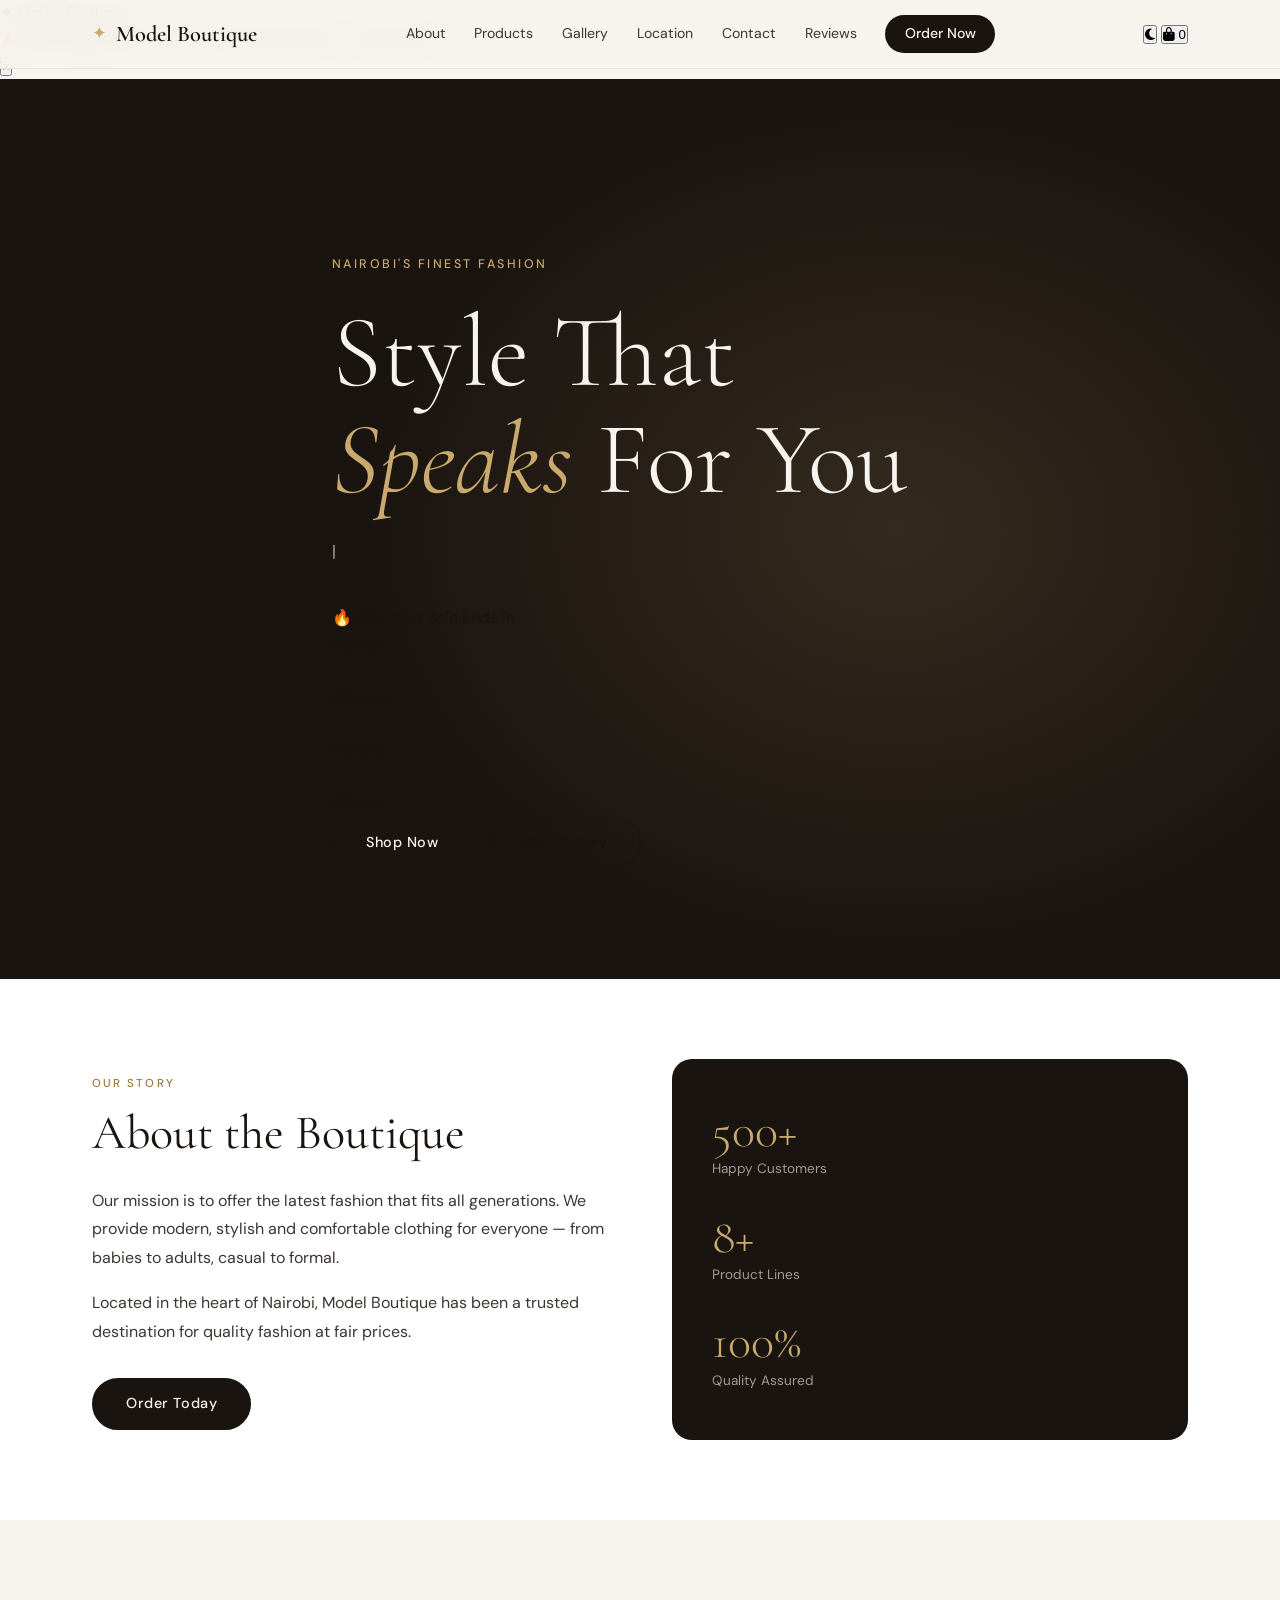
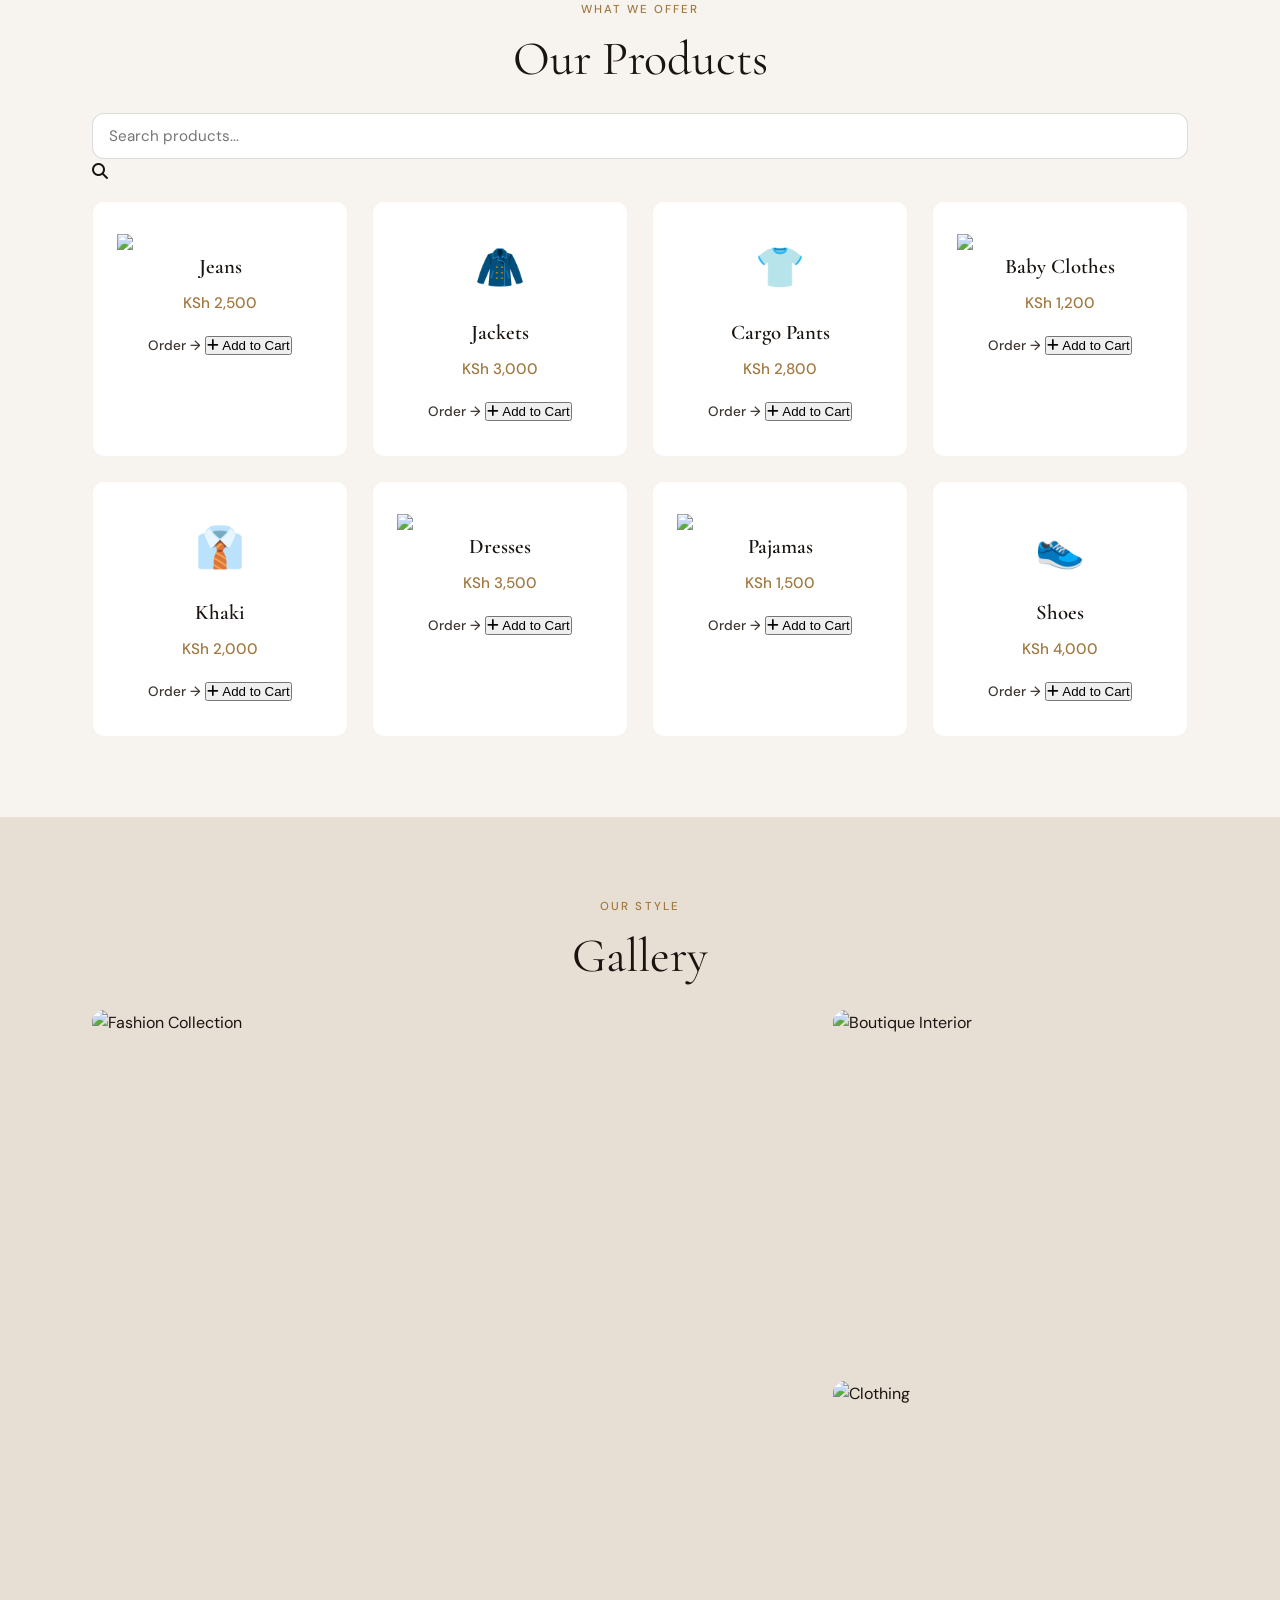
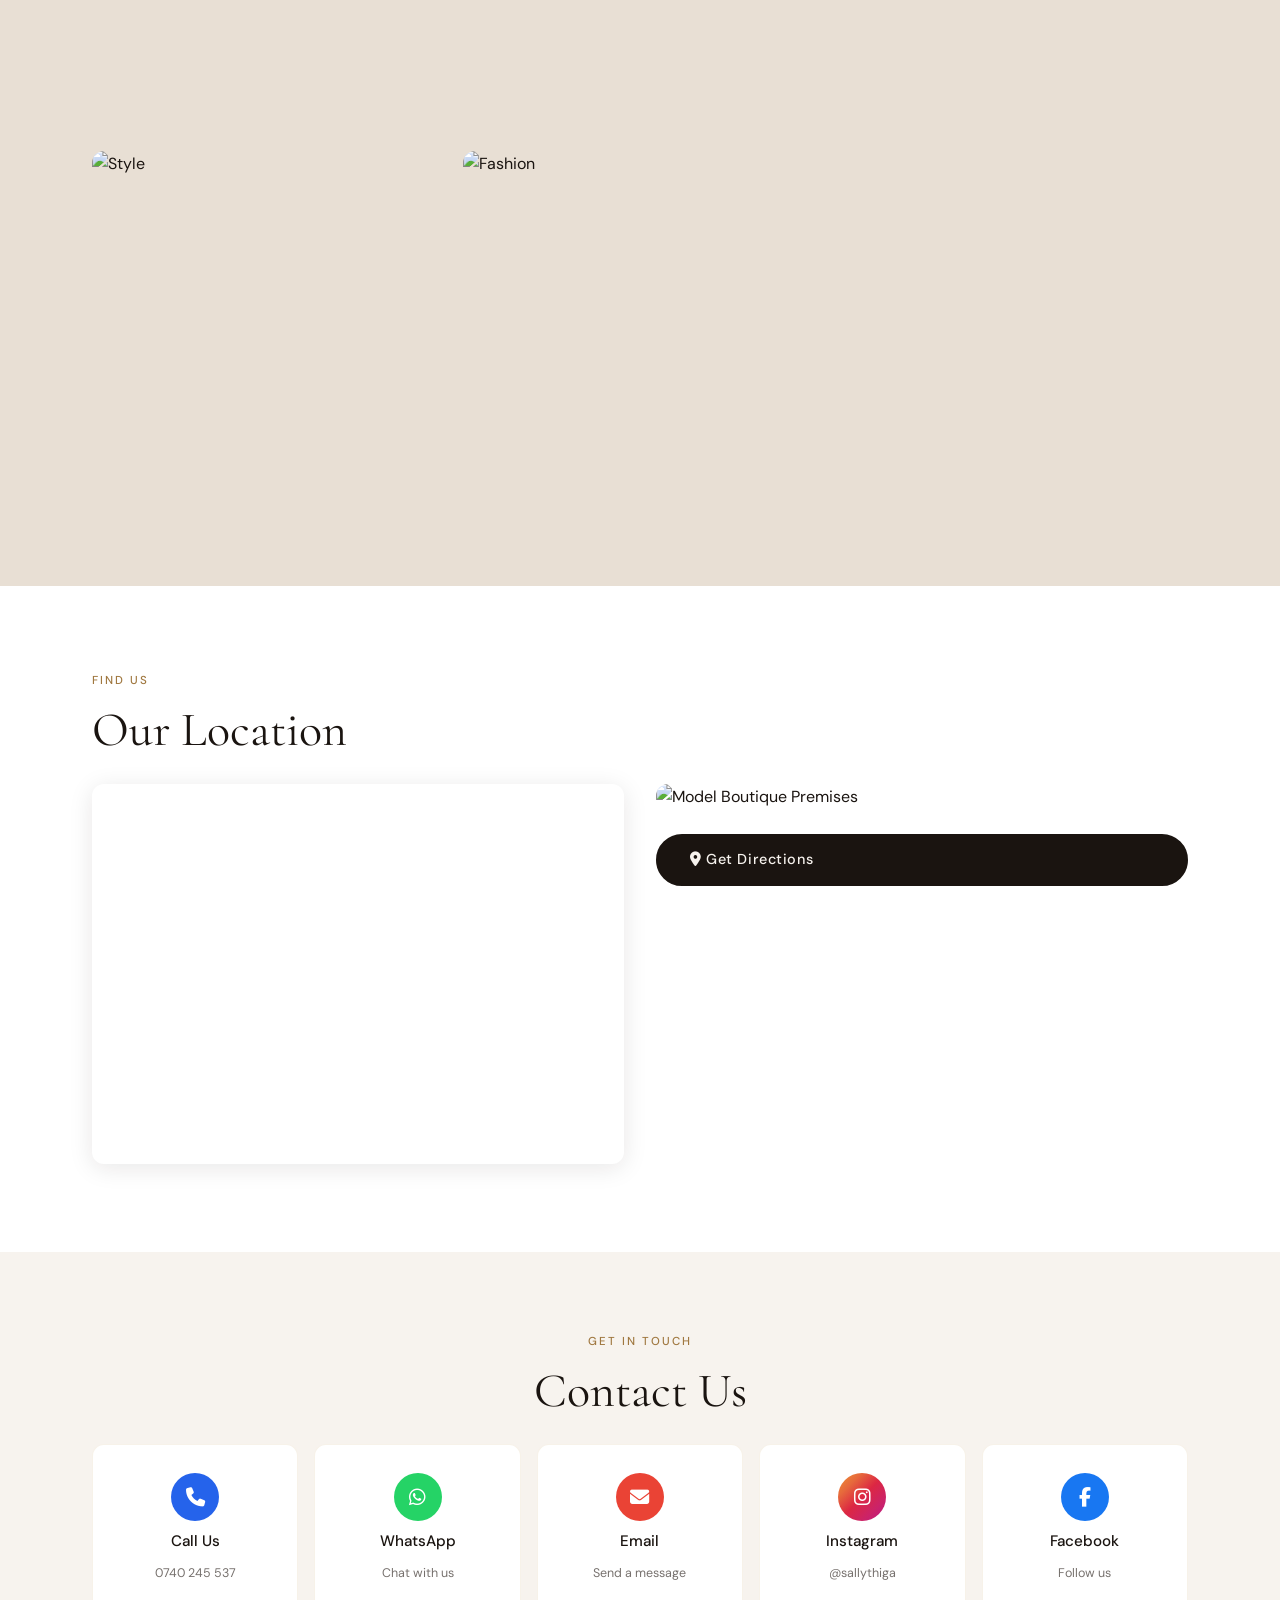
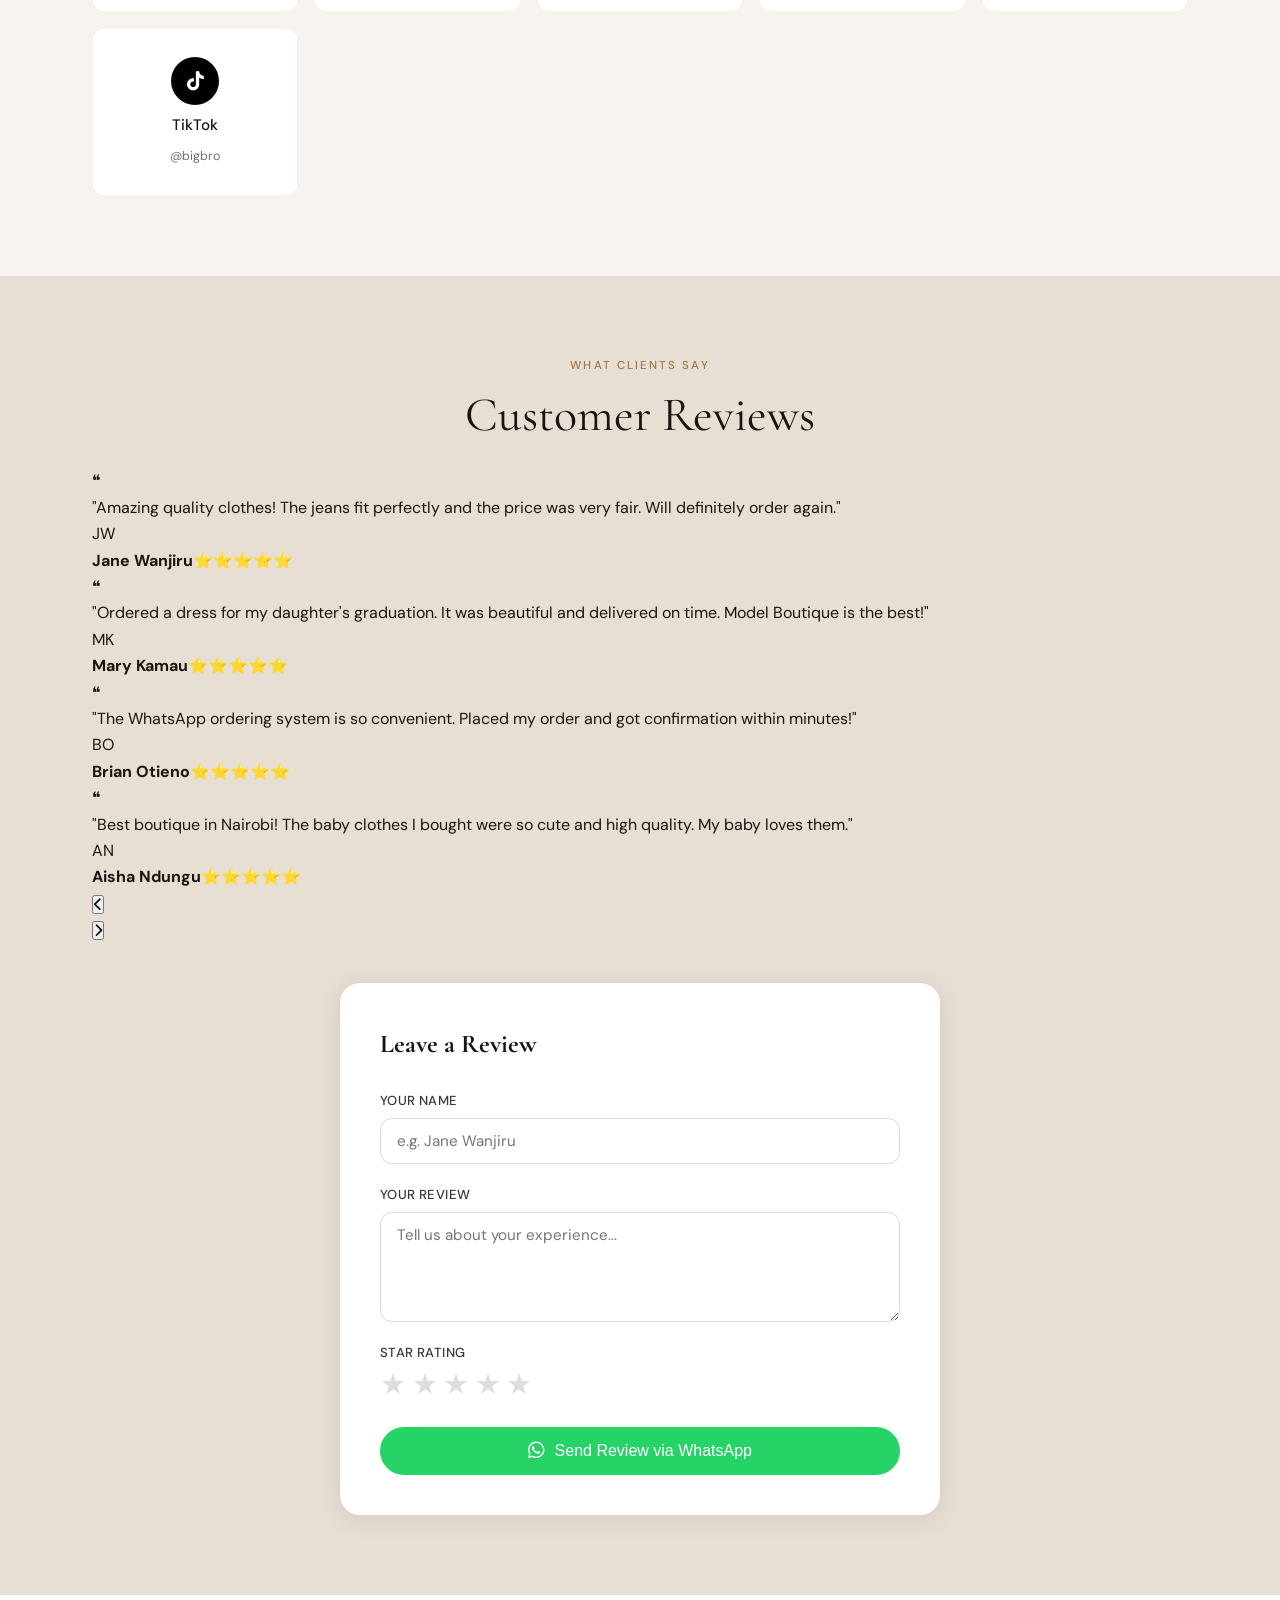
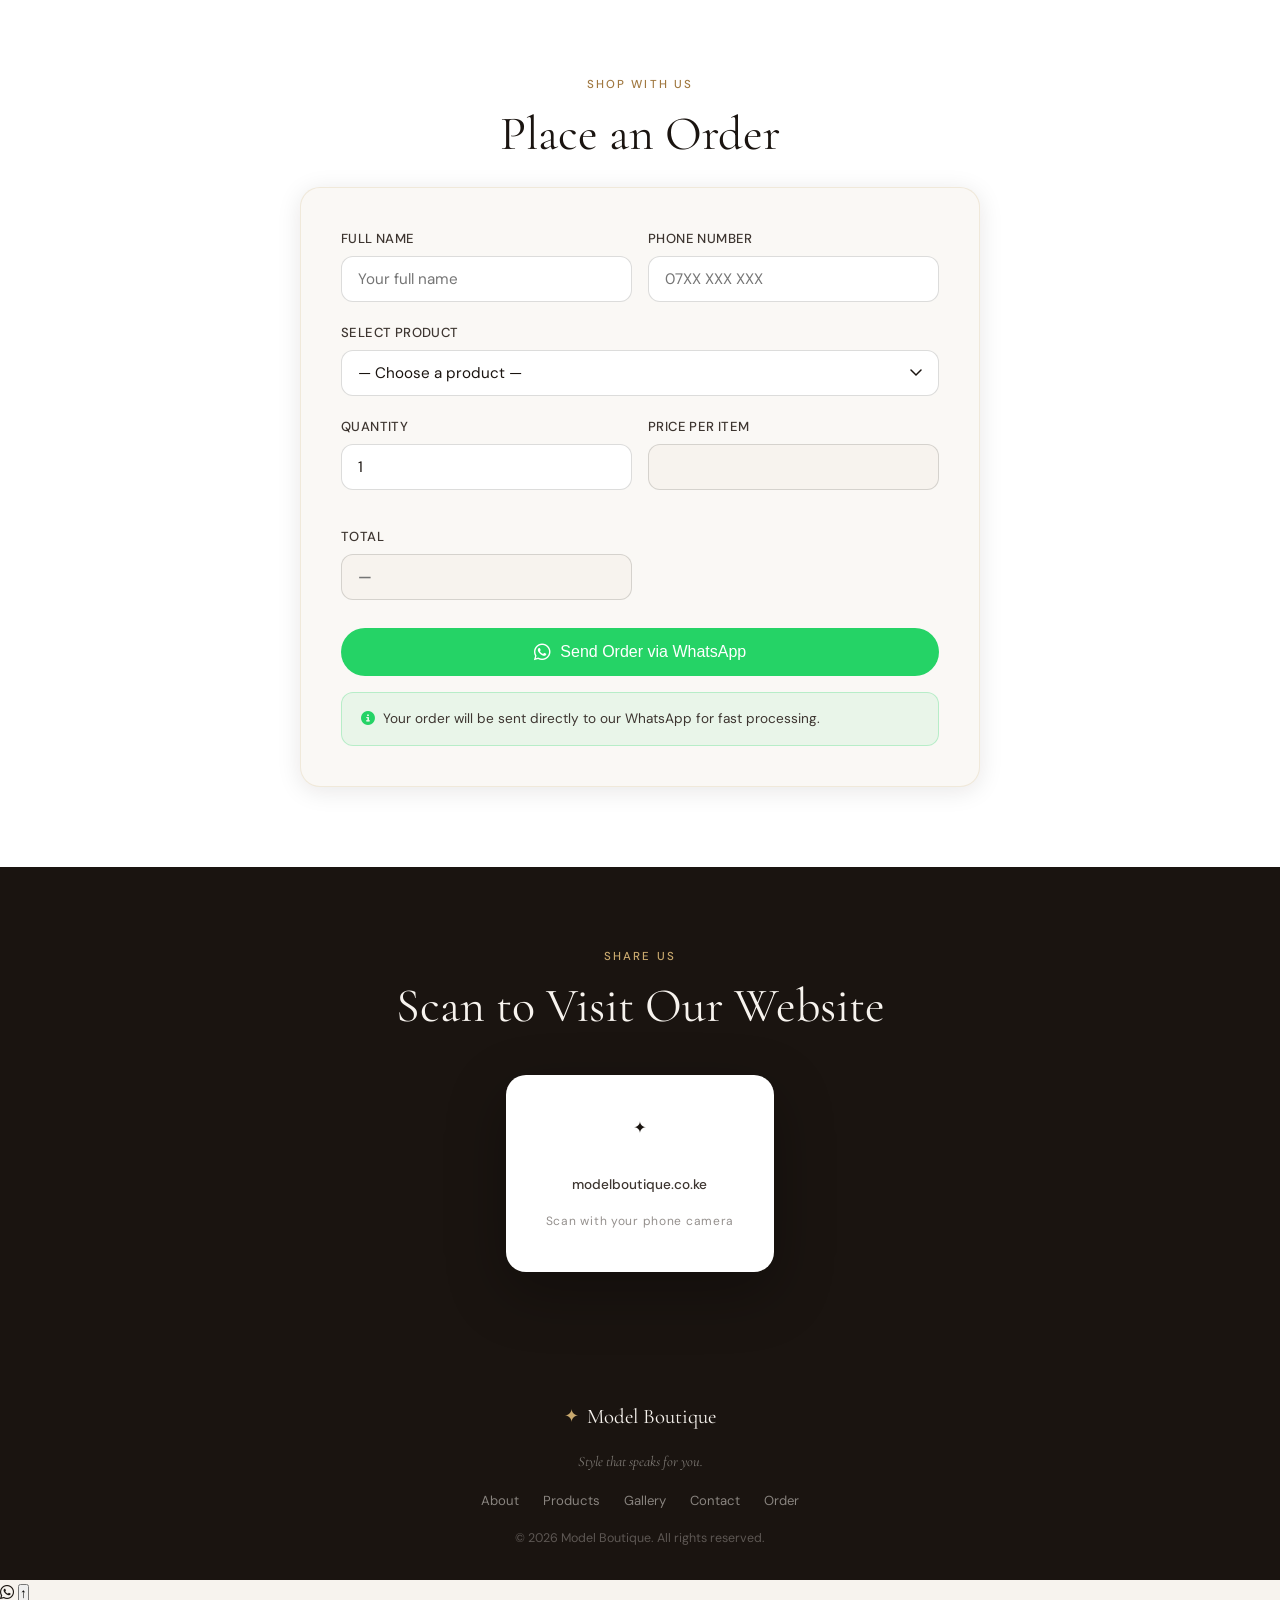
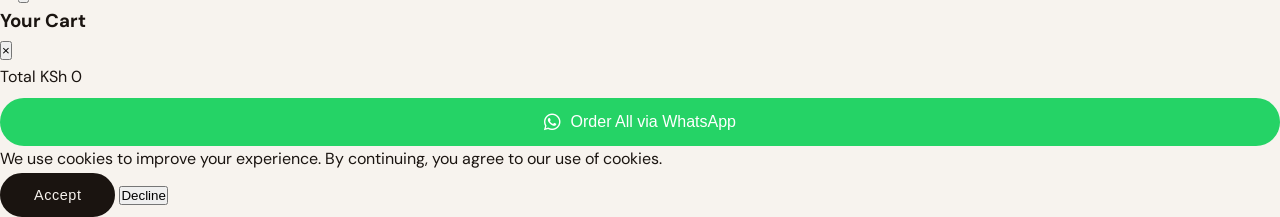
==== index.html @ b4bfaf6d "Update index.html" ====
<!DOCTYPE html>
<html lang="en">
<head>
  <meta charset="UTF-8">
  <meta name="viewport" content="width=device-width, initial-scale=1.0">
  <title>Model Boutique — Nairobi's Finest Fashion</title>
  <link rel="stylesheet" href="style.css">
  <link rel="preconnect" href="https://fonts.googleapis.com">
  <link href="https://fonts.googleapis.com/css2?family=Cormorant+Garamond:ital,wght@0,300;0,400;0,600;1,300;1,400&family=DM+Sans:wght@300;400;500&display=swap" rel="stylesheet">
  <link rel="stylesheet" href="https://cdnjs.cloudflare.com/ajax/libs/font-awesome/6.4.0/css/all.min.css">
  <script src="https://cdnjs.cloudflare.com/ajax/libs/qrcodejs/1.0.0/qrcode.min.js"></script>
  <link rel="icon" type="image/svg+xml" href="data:image/svg+xml,<svg xmlns='http://www.w3.org/2000/svg' viewBox='0 0 100 100'><text y='.9em' font-size='90'>✦</text></svg>">
  <meta name="description" content="Model Boutique — Modern, stylish and comfortable fashion in Nairobi.">
  <meta property="og:title" content="Model Boutique">
  <meta property="og:description" content="Nairobi's finest fashion for every generation.">
  <meta name="theme-color" content="#1a1410">
</head>
<body>

  <!-- LOADER -->
  <div id="loader">
    <div class="loader-inner">
      <span class="loader-icon">✦</span>
      <span class="loader-text">Model Boutique</span>
      <div class="loader-bar"><div class="loader-progress"></div></div>
    </div>
  </div>

  <!-- CURSOR -->
  <div id="cursor"></div>
  <div id="cursorFollower"></div>

  <!-- PAGE TRANSITION -->
  <div id="pageTransition"></div>

  <!-- PROMO BANNER -->
  <div id="promoBanner">
    <p>🎉 <strong>Free delivery</strong> on orders above KSh 5,000 &mdash; <a href="#order">Order Now</a></p>
    <button id="promoClose">&times;</button>
  </div>

  <!-- HEADER -->
  <header id="header">
    <div class="header-inner">
      <div class="logo">
        <span class="logo-icon">✦</span>
        <h1>Model Boutique</h1>
      </div>
      <nav id="mainNav">
        <a href="#about">About</a>
        <a href="#products">Products</a>
        <a href="#gallery">Gallery</a>
        <a href="#location">Location</a>
        <a href="#contact">Contact</a>
        <a href="#reviews">Reviews</a>
        <a href="#order" class="nav-cta">Order Now</a>
      </nav>
      <div class="header-actions">
        <button id="darkToggle" title="Toggle dark mode"><i class="fas fa-moon"></i></button>
        <button id="cartBtn" class="cart-btn">
          <i class="fas fa-shopping-bag"></i>
          <span id="cartCount">0</span>
        </button>
        <button class="menu-toggle" id="menuToggle">
          <span></span><span></span><span></span>
        </button>
      </div>
    </div>
  </header>

  <!-- HERO -->
  <section id="hero">
    <div class="hero-bg"></div>
    <div class="hero-content">
      <p class="hero-tag">Nairobi's Finest Fashion</p>
      <h2 class="hero-title">Style That<br><em>Speaks</em> For You</h2>
      <p class="hero-sub">
        <span id="typewriter"></span><span class="type-cursor">|</span>
      </p>
      <div class="countdown-wrap">
        <p class="countdown-label">🔥 Weekend Sale Ends In</p>
        <div class="countdown" id="countdown">
          <div class="countdown-block"><span id="cdDays">00</span><small>Days</small></div>
          <div class="countdown-sep">:</div>
          <div class="countdown-block"><span id="cdHours">00</span><small>Hours</small></div>
          <div class="countdown-sep">:</div>
          <div class="countdown-block"><span id="cdMins">00</span><small>Mins</small></div>
          <div class="countdown-sep">:</div>
          <div class="countdown-block"><span id="cdSecs">00</span><small>Secs</small></div>
        </div>
      </div>
      <div class="hero-actions">
        <a href="#products" class="btn-primary">Shop Now</a>
        <a href="#gallery" class="btn-outline">View Gallery</a>
      </div>
    </div>
    <div class="hero-scroll">
      <span>Scroll</span>
      <div class="scroll-line"></div>
    </div>
  </section>

  <!-- ABOUT -->
  <section id="about">
    <div class="section-inner split-layout">
      <div class="about-text">
        <span class="section-label">Our Story</span>
        <h2 class="section-title">About the Boutique</h2>
        <p>Our mission is to offer the latest fashion that fits all generations. We provide modern, stylish and comfortable clothing for everyone — from babies to adults, casual to formal.</p>
        <p>Located in the heart of Nairobi, Model Boutique has been a trusted destination for quality fashion at fair prices.</p>
        <a href="#order" class="btn-primary">Order Today</a>
      </div>
      <div class="about-visual">
        <div class="about-card">
          <div class="stat"><span class="stat-num">500+</span><span class="stat-label">Happy Customers</span></div>
          <div class="stat"><span class="stat-num">8+</span><span class="stat-label">Product Lines</span></div>
          <div class="stat"><span class="stat-num">100%</span><span class="stat-label">Quality Assured</span></div>
        </div>
      </div>
    </div>
  </section>

  <!-- PRODUCTS -->
  <section id="products">
    <div class="section-inner">
      <span class="section-label center">What We Offer</span>
      <h2 class="section-title center">Our Products</h2>
      <div class="search-bar-wrap">
        <input type="text" id="productSearch" placeholder="Search products...">
        <i class="fas fa-search search-icon"></i>
      </div>
      <div class="product-grid">
        <div class="product-card" data-price="2500">
          
        <img src=https://fv5-3.files.fm/thumb_show.php?i=xys7h2cafm&view&v=1&PHPSESSID=7a4523484b2388e3e75ad95c888d93a28548bb3e>
          <h3>Jeans</h3>
          <p class="product-price">KSh 2,500</p>
          <a href="#order" class="product-order">Order →</a>
          <button class="add-to-cart-btn"><i class="fas fa-plus"></i> Add to Cart</button>
        </div>
        <div class="product-card" data-price="3000">
          <div class="product-icon">🧥</div>
          <h3>Jackets</h3>
          <p class="product-price">KSh 3,000</p>
          <a href="#order" class="product-order">Order →</a>
          <button class="add-to-cart-btn"><i class="fas fa-plus"></i> Add to Cart</button>
        </div>
        <div class="product-card" data-price="2800">
          <div class="product-icon">👕</div>
          <h3>Cargo Pants</h3>
          <p class="product-price">KSh 2,800</p>
          <a href="#order" class="product-order">Order →</a>
          <button class="add-to-cart-btn"><i class="fas fa-plus"></i> Add to Cart</button>
        </div>
        <div class="product-card" data-price="1200">
          <img src=https://fv5-3.files.fm/thumb_show.php?i=jzdh6swjy4&view&v=1&PHPSESSID=7a4523484b2388e3e75ad95c888d93a28548bb3e>
          
          <h3>Baby Clothes</h3>
          <p class="product-price">KSh 1,200</p>
          <a href="#order" class="product-order">Order →</a>
          <button class="add-to-cart-btn"><i class="fas fa-plus"></i> Add to Cart</button>
        </div>
        <div class="product-card" data-price="2000">
          <div class="product-icon">👔</div>
          <h3>Khaki</h3>
          <p class="product-price">KSh 2,000</p>
          <a href="#order" class="product-order">Order →</a>
          <button class="add-to-cart-btn"><i class="fas fa-plus"></i> Add to Cart</button>
        </div>
        <div class="product-card" data-price="3500">
          <img src=https://fv5-7.files.fm/thumb_show.php?i=7kpb9ejsk8&view&v=1&PHPSESSID=7a4523484b2388e3e75ad95c888d93a28548bb3e>
          
          <h3>Dresses</h3>
          <p class="product-price">KSh 3,500</p>
          <a href="#order" class="product-order">Order →</a>
          <button class="add-to-cart-btn"><i class="fas fa-plus"></i> Add to Cart</button>
        </div>
        <div class="product-card" data-price="1500">
          <img src=https://fv5-5.files.fm/thumb_show.php?i=a9cj9xeyaw&view&v=1&PHPSESSID=7a4523484b2388e3e75ad95c888d93a28548bb3e>
          
          <h3>Pajamas</h3>
          <p class="product-price">KSh 1,500</p>
          <a href="#order" class="product-order">Order →</a>
          <button class="add-to-cart-btn"><i class="fas fa-plus"></i> Add to Cart</button>
        </div>
        <div class="product-card" data-price="4000">
          <div class="product-icon">👟</div>
          <h3>Shoes</h3>
          <p class="product-price">KSh 4,000</p>
          <a href="#order" class="product-order">Order →</a>
          <button class="add-to-cart-btn"><i class="fas fa-plus"></i> Add to Cart</button>
        </div>
      </div>
    </div>
  </section>

  <!-- GALLERY -->
  <section id="gallery">
    <div class="section-inner">
      <span class="section-label center">Our Style</span>
      <h2 class="section-title center">Gallery</h2>
      <div class="gallery-grid">
        <div class="gallery-item large">
          <img src="https://images.unsplash.com/photo-1523381210434-271e8be1f52b?w=800" data-src="https://images.unsplash.com/photo-1523381210434-271e8be1f52b?w=1200" alt="Fashion Collection">
          <div class="gallery-overlay"><span>View</span></div>
        </div>
        <div class="gallery-item">
          <img src="https://images.unsplash.com/photo-1441986300917-64674bd600d8?w=600" data-src="https://images.unsplash.com/photo-1441986300917-64674bd600d8?w=1200" alt="Boutique Interior">
          <div class="gallery-overlay"><span>View</span></div>
        </div>
        <div class="gallery-item">
          <img src="https://images.unsplash.com/photo-1489987707025-afc232f7ea0f?w=600" data-src="https://images.unsplash.com/photo-1489987707025-afc232f7ea0f?w=1200" alt="Clothing">
          <div class="gallery-overlay"><span>View</span></div>
        </div>
        <div class="gallery-item">
          <img src="https://images.unsplash.com/photo-1567401893414-76b7b1e5a7a5?w=600" data-src="https://images.unsplash.com/photo-1567401893414-76b7b1e5a7a5?w=1200" alt="Style">
          <div class="gallery-overlay"><span>View</span></div>
        </div>
        <div class="gallery-item">
          <img src="https://images.unsplash.com/photo-1558618666-fcd25c85cd64?w=600" data-src="https://images.unsplash.com/photo-1558618666-fcd25c85cd64?w=1200" alt="Fashion">
          <div class="gallery-overlay"><span>View</span></div>
        </div>
      </div>
    </div>
  </section>

  <!-- LIGHTBOX -->
  <div id="lightbox" class="lightbox">
    <button class="lightbox-close" id="lightboxClose">&times;</button>
    <img class="lightbox-img" id="lightboxImg" src="#" alt="Full view">
  </div>

  <!-- LOCATION -->
  <section id="location">
    <div class="section-inner">
      <span class="section-label">Find Us</span>
      <h2 class="section-title">Our Location</h2>
      <div class="location-layout">
        <div class="map-wrap">
          <iframe title="Model Boutique Map" src="https://www.google.com/maps/d/u/0/embed?mid=1YcpRktCTjQDrXE8OEbfviImE86094bY&z=13" allowfullscreen loading="lazy"></iframe>
        </div>
        <div class="location-info">
          <img src="https://i.imgur.com/S1clmtR.png" alt="Model Boutique Premises">
          <a href="https://www.google.com/maps/dir/?api=1&destination=-1.2921,36.8219" target="_blank" class="btn-primary">
            <i class="fas fa-map-marker-alt"></i> Get Directions
          </a>
        </div>
      </div>
    </div>
  </section>

  <!-- CONTACT -->
  <section id="contact">
    <div class="section-inner">
      <span class="section-label center">Get In Touch</span>
      <h2 class="section-title center">Contact Us</h2>
      <div class="contact-grid">
        <a href="tel:0740245537" class="contact-card phone">
          <div class="contact-icon"><i class="fas fa-phone"></i></div>
          <span>Call Us</span><small>0740 245 537</small>
        </a>
        <a href="https://wa.me/254740245537" target="_blank" class="contact-card whatsapp">
          <div class="contact-icon"><i class="fab fa-whatsapp"></i></div>
          <span>WhatsApp</span><small>Chat with us</small>
        </a>
        <a href="mailto:jaredowino2003@gmail.com" class="contact-card email">
          <div class="contact-icon"><i class="fas fa-envelope"></i></div>
          <span>Email</span><small>Send a message</small>
        </a>
        <a href="https://www.instagram.com/sallythiga" target="_blank" class="contact-card instagram">
          <div class="contact-icon"><i class="fab fa-instagram"></i></div>
          <span>Instagram</span><small>@sallythiga</small>
        </a>
        <a href="https://www.facebook.com/jecko.black" target="_blank" class="contact-card facebook">
          <div class="contact-icon"><i class="fab fa-facebook-f"></i></div>
          <span>Facebook</span><small>Follow us</small>
        </a>
        <a href="https://www.tiktok.com/@bigbro" target="_blank" class="contact-card tiktok">
          <div class="contact-icon"><i class="fab fa-tiktok"></i></div>
          <span>TikTok</span><small>@bigbro</small>
        </a>
      </div>
    </div>
  </section>

  <!-- REVIEWS -->
  <section id="reviews">
    <div class="section-inner">
      <span class="section-label center">What Clients Say</span>
      <h2 class="section-title center">Customer Reviews</h2>
      <div class="testimonial-slider">
        <div class="testimonial-track" id="testimonialTrack">
          <div class="testimonial-slide">
            <div class="quote-icon">❝</div>
            <p>"Amazing quality clothes! The jeans fit perfectly and the price was very fair. Will definitely order again."</p>
            <div class="testimonial-author">
              <div class="author-avatar">JW</div>
              <div><strong>Jane Wanjiru</strong><span>⭐⭐⭐⭐⭐</span></div>
            </div>
          </div>
          <div class="testimonial-slide">
            <div class="quote-icon">❝</div>
            <p>"Ordered a dress for my daughter's graduation. It was beautiful and delivered on time. Model Boutique is the best!"</p>
            <div class="testimonial-author">
              <div class="author-avatar">MK</div>
              <div><strong>Mary Kamau</strong><span>⭐⭐⭐⭐⭐</span></div>
            </div>
          </div>
          <div class="testimonial-slide">
            <div class="quote-icon">❝</div>
            <p>"The WhatsApp ordering system is so convenient. Placed my order and got confirmation within minutes!"</p>
            <div class="testimonial-author">
              <div class="author-avatar">BO</div>
              <div><strong>Brian Otieno</strong><span>⭐⭐⭐⭐⭐</span></div>
            </div>
          </div>
          <div class="testimonial-slide">
            <div class="quote-icon">❝</div>
            <p>"Best boutique in Nairobi! The baby clothes I bought were so cute and high quality. My baby loves them."</p>
            <div class="testimonial-author">
              <div class="author-avatar">AN</div>
              <div><strong>Aisha Ndungu</strong><span>⭐⭐⭐⭐⭐</span></div>
            </div>
          </div>
        </div>
        <div class="slider-controls">
          <button class="slider-btn" id="sliderPrev"><i class="fas fa-chevron-left"></i></button>
          <div class="slider-dots" id="sliderDots"></div>
          <button class="slider-btn" id="sliderNext"><i class="fas fa-chevron-right"></i></button>
        </div>
      </div>
      <div id="reviewContainer" class="reviews-list"></div>
      <div class="review-form-wrap">
        <h3>Leave a Review</h3>
        <form id="reviewForm" novalidate>
          <div class="form-group">
            <label for="reviewName">Your Name</label>
            <input type="text" id="reviewName" placeholder="e.g. Jane Wanjiru" required>
          </div>
          <div class="form-group">
            <label for="reviewMessage">Your Review</label>
            <textarea id="reviewMessage" placeholder="Tell us about your experience..." required></textarea>
          </div>
          <div class="form-group">
            <label>Star Rating</label>
            <div class="star-rating" id="starRating">
              <button type="button" class="star" data-value="1">★</button>
              <button type="button" class="star" data-value="2">★</button>
              <button type="button" class="star" data-value="3">★</button>
              <button type="button" class="star" data-value="4">★</button>
              <button type="button" class="star" data-value="5">★</button>
            </div>
            <input type="hidden" id="rating" value="0">
          </div>
          <button type="submit" class="btn-whatsapp">
            <i class="fab fa-whatsapp"></i> Send Review via WhatsApp
          </button>
        </form>
      </div>
    </div>
  </section>

  <!-- ORDER -->
  <section id="order">
    <div class="section-inner">
      <span class="section-label center">Shop With Us</span>
      <h2 class="section-title center">Place an Order</h2>
      <div class="order-wrap">
        <form id="orderForm" novalidate>
          <div class="form-row">
            <div class="form-group">
              <label for="customerName">Full Name</label>
              <input type="text" id="customerName" placeholder="Your full name" required>
            </div>
            <div class="form-group">
              <label for="customerPhone">Phone Number</label>
              <input type="tel" id="customerPhone" placeholder="07XX XXX XXX" required>
            </div>
          </div>
          <div class="form-group">
            <label for="productSelect">Select Product</label>
            <select id="productSelect" required>
              <option value="" data-price="0">— Choose a product —</option>
              <option value="Jeans"        data-price="2500">👖 Jeans — KSh 2,500</option>
              <option value="Jackets"      data-price="3000">🧥 Jackets — KSh 3,000</option>
              <option value="Cargo Pants"  data-price="2800">👕 Cargo Pants — KSh 2,800</option>
              <option value="Baby Clothes" data-price="1200">🧸 Baby Clothes — KSh 1,200</option>
              <option value="Khaki"        data-price="2000">👔 Khaki — KSh 2,000</option>
              <option value="Dresses"      data-price="3500">👗 Dresses — KSh 3,500</option>
              <option value="Pajamas"      data-price="1500">🌙 Pajamas — KSh 1,500</option>
              <option value="Shoes"        data-price="4000">👟 Shoes — KSh 4,000</option>
            </select>
          </div>
          <div class="form-group" id="sizeGroup" style="display:none;">
            <label for="sizeSelect">Size</label>
            <select id="sizeSelect">
              <option value="">— Select Size —</option>
            </select>
          </div>
          <div class="form-group" id="colorGroup" style="display:none;">
            <label>Preferred Color</label>
            <div class="color-swatches" id="colorSwatches">
              <button type="button" class="swatch" data-color="Black" style="background:#111"></button>
              <button type="button" class="swatch" data-color="White" style="background:#fff;border:1.5px solid #ddd"></button>
              <button type="button" class="swatch" data-color="Navy"  style="background:#1e3a5f"></button>
              <button type="button" class="swatch" data-color="Brown" style="background:#6b3a2a"></button>
              <button type="button" class="swatch" data-color="Khaki" style="background:#c3a882"></button>
              <button type="button" class="swatch" data-color="Red"   style="background:#c0392b"></button>
              <button type="button" class="swatch" data-color="Green" style="background:#1e6b3f"></button>
              <button type="button" class="swatch" data-color="Pink"  style="background:#e91e8c"></button>
            </div>
            <input type="hidden" id="selectedColor" value="">
          </div>
          <div class="form-row">
            <div class="form-group">
              <label for="quantity">Quantity</label>
              <input type="number" id="quantity" min="1" value="1" required>
            </div>
            <div class="form-group">
              <label for="priceDisplay">Price per Item</label>
              <input type="text" id="priceDisplay" placeholder"—" readonly>
            </div>
            <div class="form-group">
              <label for="totalDisplay">Total</label>
              <input type="text" id="totalDisplay" placeholder="—" readonly class="total-field">
            </div>
          </div>
          <button type="submit" class="btn-whatsapp">
            <i class="fab fa-whatsapp"></i> Send Order via WhatsApp
          </button>
        </form>
        <p class="order-note"><i class="fas fa-info-circle"></i> Your order will be sent directly to our WhatsApp for fast processing.</p>
      </div>
    </div>
  </section>

  <!-- QR CODE -->
  <section id="qr-section">
    <div class="section-inner qr-inner">
      <span class="section-label center">Share Us</span>
      <h2 class="section-title center">Scan to Visit Our Website</h2>
      <div class="qr-card">
        <div class="qr-deco">✦</div>
        <div id="qrcode"></div>
        <p class="qr-url">modelboutique.co.ke</p>
        <p class="qr-hint">Scan with your phone camera</p>
      </div>
    </div>
  </section>

  <!-- FOOTER -->
  <footer>
    <div class="footer-inner">
      <div class="footer-brand"><span class="logo-icon">✦</span><span>Model Boutique</span></div>
      <p class="footer-tagline">Style that speaks for you.</p>
      <nav class="footer-nav">
        <a href="#about">About</a>
        <a href="#products">Products</a>
        <a href="#gallery">Gallery</a>
        <a href="#contact">Contact</a>
        <a href="#order">Order</a>
      </nav>
      <p class="footer-copy">© 2026 Model Boutique. All rights reserved.</p>
    </div>
  </footer>

  <!-- FLOATING BUTTONS -->
  <a href="https://wa.me/254740245537" target="_blank" id="waFloat" title="Chat on WhatsApp">
    <i class="fab fa-whatsapp"></i>
  </a>
  <button id="backToTop" title="Back to top">↑</button>

  <!-- CART DRAWER -->
  <div id="cartDrawer" class="cart-drawer">
    <div class="cart-header">
      <h3>Your Cart</h3>
      <button id="cartClose">&times;</button>
    </div>
    <div id="cartItems" class="cart-items"></div>
    <div class="cart-footer">
      <div class="cart-total-row">
        <span>Total</span>
        <span id="cartTotal">KSh 0</span>
      </div>
      <button id="cartCheckout" class="btn-whatsapp">
        <i class="fab fa-whatsapp"></i> Order All via WhatsApp
      </button>
    </div>
  </div>
  <div id="cartOverlay" class="cart-overlay"></div>

  <!-- COOKIE BANNER -->
  <div id="cookieBanner" class="cookie-banner hide">
    <p>We use cookies to improve your experience. By continuing, you agree to our use of cookies.</p>
    <div class="cookie-actions">
      <button id="cookieAccept" class="btn-primary">Accept</button>
      <button id="cookieDecline">Decline</button>
    </div>
  </div>

  <script src="script.js"></script>
</body>
</html>
---- style.css ----
*, *::before, *::after { box-sizing: border-box; margin: 0; padding: 0; }

:root {
  --ink:       #1a1410;
  --ink-soft:  #3d3530;
  --ivory:     #f7f3ee;
  --warm:      #e8dfd4;
  --gold:      #c9a96e;
  --gold-dark: #a07840;
  --green:     #25D366;
  --green-dk:  #1da851;
  --white:     #ffffff;
  --shadow:    0 4px 24px rgba(26,20,16,.10);
  --shadow-lg: 0 12px 48px rgba(26,20,16,.16);
  --radius:    12px;
  --radius-lg: 20px;
  --transition: 0.28s cubic-bezier(0.4,0,0.2,1);
  --font-display: 'Cormorant Garamond', Georgia, serif;
  --font-body:    'DM Sans', system-ui, sans-serif;
}

html { scroll-behavior: smooth; }
body { font-family: var(--font-body); background: var(--ivory); color: var(--ink); line-height: 1.65; overflow-x: hidden; }
img  { display: block; max-width: 100%; }
a    { text-decoration: none; color: inherit; }

::-webkit-scrollbar { width: 6px; }
::-webkit-scrollbar-track { background: var(--ivory); }
::-webkit-scrollbar-thumb { background: var(--gold); border-radius: 3px; }

.section-label {
  display: inline-block;
  font-size: .72rem;
  font-weight: 500;
  letter-spacing: .18em;
  text-transform: uppercase;
  color: var(--gold-dark);
  margin-bottom: .75rem;
}
.section-label.center, .section-title.center { display: block; text-align: center; }

.section-title {
  font-family: var(--font-display);
  font-size: clamp(2rem, 4vw, 3rem);
  font-weight: 400;
  line-height: 1.2;
  margin-bottom: 1.5rem;
}

.section-inner { max-width: 1160px; margin: 0 auto; padding: 5rem 2rem; }

/* BUTTONS */
.btn-primary {
  display: inline-block;
  background: var(--ink);
  color: var(--ivory);
  padding: .75rem 2rem;
  border-radius: 50px;
  font-size: .9rem;
  font-weight: 500;
  letter-spacing: .04em;
  transition: var(--transition);
  border: 2px solid var(--ink);
}
.btn-primary:hover { background: var(--gold-dark); border-color: var(--gold-dark); transform: translateY(-2px); }

.btn-outline {
  display: inline-block;
  background: transparent;
  color: var(--ink);
  padding: .75rem 2rem;
  border-radius: 50px;
  font-size: .9rem;
  font-weight: 500;
  border: 2px solid rgba(26,20,16,.3);
  transition: var(--transition);
}
.btn-outline:hover { background: var(--ink); color: var(--ivory); border-color: var(--ink); }

.btn-whatsapp {
  display: inline-flex;
  align-items: center;
  justify-content: center;
  gap: .6rem;
  width: 100%;
  background: var(--green);
  color: #fff;
  padding: .9rem 2rem;
  border-radius: 50px;
  font-size: 1rem;
  font-weight: 500;
  border: none;
  cursor: pointer;
  transition: var(--transition);
  margin-top: .5rem;
}
.btn-whatsapp:hover { background: var(--green-dk); transform: translateY(-2px); box-shadow: 0 6px 20px rgba(37,211,102,.35); }
.btn-whatsapp i { font-size: 1.2rem; }

/* HEADER */
#header {
  position: fixed; top: 0; left: 0; right: 0; z-index: 1000;
  background: rgba(247,243,238,.92);
  backdrop-filter: blur(12px);
  border-bottom: 1px solid rgba(201,169,110,.2);
}
.header-inner {
  max-width: 1160px; margin: 0 auto; padding: 0 2rem;
  height: 68px; display: flex; align-items: center; justify-content: space-between;
}
.logo { display: flex; align-items: center; gap: .6rem; }
.logo-icon { color: var(--gold); font-size: 1.1rem; }
.logo h1 { font-family: var(--font-display); font-size: 1.4rem; font-weight: 600; }
#mainNav { display: flex; align-items: center; gap: 1.8rem; }
#mainNav a { font-size: .88rem; color: var(--ink-soft); transition: color var(--transition); }
#mainNav a:hover { color: var(--gold-dark); }
#mainNav .nav-cta { background: var(--ink); color: var(--ivory); padding: .45rem 1.2rem; border-radius: 50px; font-weight: 500; }
#mainNav .nav-cta:hover { background: var(--gold-dark); }
.menu-toggle { display: none; flex-direction: column; gap: 5px; background: none; border: none; cursor: pointer; padding: 6px; }
.menu-toggle span { display: block; width: 24px; height: 2px; background: var(--ink); border-radius: 2px; }

/* HERO */
#hero { min-height: 100vh; display: flex; align-items: center; position: relative; overflow: hidden; background: var(--ink); }
.hero-bg {
  position: absolute; inset: 0;
  background: radial-gradient(ellipse 70% 80% at 70% 50%, rgba(201,169,110,.15) 0%, transparent 60%);
}
.hero-content { position: relative; z-index: 2; max-width: 1160px; margin: 0 auto; padding: 8rem 2rem 4rem; }
.hero-tag { font-size: .78rem; font-weight: 500; letter-spacing: .2em; text-transform: uppercase; color: var(--gold); margin-bottom: 1.5rem; }
.hero-title { font-family: var(--font-display); font-size: clamp(3.5rem, 8vw, 6.5rem); font-weight: 300; line-height: 1.05; color: var(--ivory); margin-bottom: 1.5rem; }
.hero-title em { font-style: italic; color: var(--gold); }
.hero-sub { font-size: 1.05rem; color: rgba(247,243,238,.65); max-width: 460px; margin-bottom: 2.5rem; }
.hero-actions { display: flex; gap: 1rem; flex-wrap: wrap; }

/* ABOUT */
#about { background: var(--white); }
.split-layout { display: grid; grid-template-columns: 1fr 1fr; gap: 4rem; align-items: center; }
.about-text p { color: var(--ink-soft); margin-bottom: 1rem; line-height: 1.8; }
.about-text .btn-primary { margin-top: 1rem; }
.about-card { background: var(--ink); border-radius: var(--radius-lg); padding: 3rem 2.5rem; display: flex; flex-direction: column; gap: 2rem; }
.stat { display: flex; flex-direction: column; gap: .2rem; }
.stat-num { font-family: var(--font-display); font-size: 3rem; font-weight: 300; color: var(--gold); line-height: 1; }
.stat-label { font-size: .85rem; color: rgba(247,243,238,.6); }

/* PRODUCTS */
#products { background: var(--ivory); }
.product-grid { display: grid; grid-template-columns: repeat(auto-fill, minmax(220px, 1fr)); gap: 1.5rem; margin-top: 1rem; }
.product-card { background: var(--white); border-radius: var(--radius); padding: 2rem 1.5rem; text-align: center; transition: var(--transition); border: 1px solid rgba(201,169,110,.15); }
.product-card:hover { transform: translateY(-6px); box-shadow: var(--shadow-lg); border-color: var(--gold); }
.product-icon { font-size: 2.5rem; margin-bottom: 1rem; }
.product-card h3 { font-family: var(--font-display); font-size: 1.3rem; font-weight: 600; margin-bottom: .4rem; }
.product-price { color: var(--gold-dark); font-weight: 500; font-size: .95rem; margin-bottom: 1rem; }
.product-order { font-size: .85rem; font-weight: 500; color: var(--ink-soft); transition: color var(--transition); }
.product-order:hover { color: var(--gold-dark); }

/* GALLERY */
#gallery { background: var(--warm); }
.gallery-grid { display: grid; grid-template-columns: repeat(3,1fr); gap: 1rem; margin-top: 1rem; }
.gallery-item { position: relative; overflow: hidden; border-radius: var(--radius); cursor: pointer; }
.gallery-item.large { grid-column: span 2; grid-row: span 2; }
.gallery-item img { width: 100%; height: 100%; object-fit: cover; transition: transform .5s ease; aspect-ratio: 1; }
.gallery-item.large img { aspect-ratio: auto; min-height: 400px; }
.gallery-overlay { position: absolute; inset: 0; background: rgba(26,20,16,.5); display: flex; align-items: center; justify-content: center; opacity: 0; transition: opacity var(--transition); }
.gallery-overlay span { color: #fff; font-family: var(--font-display); font-size: 1.4rem; font-style: italic; }
.gallery-item:hover img { transform: scale(1.06); }
.gallery-item:hover .gallery-overlay { opacity: 1; }

/* LIGHTBOX */
.lightbox { display: none; position: fixed; inset: 0; z-index: 2000; background: rgba(26,20,16,.92); align-items: center; justify-content: center; }
.lightbox.active { display: flex; }
.lightbox-img { max-width: 90vw; max-height: 88vh; border-radius: var(--radius); object-fit: contain; }
.lightbox-close { position: absolute; top: 1.5rem; right: 2rem; background: none; border: none; color: rgba(247,243,238,.7); font-size: 2.5rem; cursor: pointer; line-height: 1; transition: color var(--transition); }
.lightbox-close:hover { color: var(--gold); }

/* LOCATION */
#location { background: var(--white); }
.location-layout { display: grid; grid-template-columns: 1fr 1fr; gap: 2rem; margin-top: 1rem; }
.map-wrap iframe { width: 100%; height: 380px; border: none; border-radius: var(--radius); box-shadow: var(--shadow); }
.location-info { display: flex; flex-direction: column; gap: 1.5rem; }
.location-info img { border-radius: var(--radius); object-fit: cover; max-height: 300px; width: 100%; }

/* CONTACT */
#contact { background: var(--ivory); }
.contact-grid { display: grid; grid-template-columns: repeat(auto-fill,minmax(170px,1fr)); gap: 1rem; margin-top: 1rem; }
.contact-card { display: flex; flex-direction: column; align-items: center; gap: .5rem; padding: 1.75rem 1rem; border-radius: var(--radius); background: var(--white); border: 1px solid rgba(201,169,110,.15); transition: var(--transition); text-align: center; }
.contact-card:hover { transform: translateY(-4px); box-shadow: var(--shadow); }
.contact-icon { width: 48px; height: 48px; border-radius: 50%; display: flex; align-items: center; justify-content: center; font-size: 1.2rem; color: #fff; }
.contact-card span { font-weight: 500; font-size: .95rem; }
.contact-card small { font-size: .78rem; color: var(--ink-soft); opacity: .7; }
.contact-card.phone     .contact-icon { background: #2563eb; }
.contact-card.whatsapp  .contact-icon { background: #25D366; }
.contact-card.email     .contact-icon { background: #ea4335; }
.contact-card.instagram .contact-icon { background: linear-gradient(135deg,#f09433,#e6683c,#dc2743,#cc2366,#bc1888); }
.contact-card.facebook  .contact-icon { background: #1877f2; }
.contact-card.tiktok    .contact-icon { background: #010101; }

/* REVIEWS */
#reviews { background: var(--warm); }
.reviews-list { display: grid; grid-template-columns: repeat(auto-fill,minmax(260px,1fr)); gap: 1rem; margin-bottom: 2.5rem; }
.review-item { background: var(--white); border-radius: var(--radius); padding: 1.5rem; box-shadow: var(--shadow); animation: fadeUp .4s ease; }
@keyframes fadeUp { from { opacity:0; transform:translateY(16px); } to { opacity:1; transform:translateY(0); } }
.review-item .review-stars { color: var(--gold); font-size: 1.1rem; margin-bottom: .5rem; }
.review-item p { font-size: .95rem; color: var(--ink-soft); line-height: 1.7; margin-bottom: .75rem; }
.review-item .review-author { font-weight: 500; font-size: .85rem; }
.review-form-wrap { background: var(--white); border-radius: var(--radius-lg); padding: 2.5rem; max-width: 600px; margin: 0 auto; box-shadow: var(--shadow); }
.review-form-wrap h3 { font-family: var(--font-display); font-size: 1.6rem; margin-bottom: 1.5rem; }

/* ORDER */
#order { background: var(--white); }
.order-wrap { max-width: 680px; margin: 0 auto; background: #faf8f5; border: 1px solid rgba(201,169,110,.2); border-radius: var(--radius-lg); padding: 2.5rem; box-shadow: var(--shadow); }
.order-note { margin-top: 1rem; padding: .9rem 1.2rem; background: rgba(37,211,102,.08); border: 1px solid rgba(37,211,102,.25); border-radius: var(--radius); font-size: .85rem; color: var(--ink-soft); display: flex; align-items: center; gap: .5rem; }
.order-note i { color: var(--green); }
.total-field { color: var(--gold-dark); font-weight: 600; }

/* FORMS */
.form-group { display: flex; flex-direction: column; gap: .4rem; margin-bottom: 1.25rem; }
.form-row { display: grid; grid-template-columns: 1fr 1fr; gap: 1rem; }
label { font-size: .82rem; font-weight: 500; color: var(--ink-soft); letter-spacing: .03em; text-transform: uppercase; }
input, select, textarea { width: 100%; padding: .75rem 1rem; border: 1.5px solid rgba(26,20,16,.15); border-radius: var(--radius); font-family: var(--font-body); font-size: .95rem; color: var(--ink); background: var(--white); transition: border-color var(--transition), box-shadow var(--transition); outline: none; appearance: none; }
input:focus, select:focus, textarea:focus { border-color: var(--gold); box-shadow: 0 0 0 3px rgba(201,169,110,.15); }
input[readonly] { background: var(--ivory); cursor: default; color: var(--ink-soft); }
textarea { resize: vertical; min-height: 110px; }
select { cursor: pointer; background-image: url("data:image/svg+xml,%3Csvg xmlns='http://www.w3.org/2000/svg' width='12' height='8' viewBox='0 0 12 8'%3E%3Cpath d='M1 1l5 5 5-5' stroke='%231a1410' stroke-width='1.5' fill='none' stroke-linecap='round'/%3E%3C/svg%3E"); background-repeat: no-repeat; background-position: right 1rem center; padding-right: 2.5rem; }

/* STARS */
.star-rating { display: flex; gap: .35rem; }
.star { background: none; border: none; font-size: 1.8rem; color: #ddd; cursor: pointer; transition: color var(--transition), transform var(--transition); padding: 0; line-height: 1; }
.star:hover, .star.active { color: var(--gold); }
.star:hover { transform: scale(1.15); }

/* QR CODE */
#qr-section { background: var(--ink); }
#qr-section .section-label { color: var(--gold); }
#qr-section .section-title { color: var(--ivory); }
.qr-inner { text-align: center; }
.qr-card { display: inline-flex; flex-direction: column; align-items: center; gap: 1rem; background: var(--white); border-radius: var(--radius-lg); padding: 2.5rem; margin-top: 1rem; box-shadow: 0 20px 60px rgba(0,0,0,.3); }
#qrcode canvas, #qrcode img { border-radius: 8px; }
.qr-url { font-size: .85rem; color: var(--ink-soft); font-weight: 500; }
.qr-hint { font-size: .75rem; color: var(--ink-soft); opacity: .55; letter-spacing: .06em; }

/* FOOTER */
footer { background: var(--ink); padding: 3rem 0 2rem; }
.footer-inner { max-width: 1160px; margin: 0 auto; padding: 0 2rem; text-align: center; display: flex; flex-direction: column; align-items: center; gap: 1rem; }
.footer-brand { display: flex; align-items: center; gap: .5rem; font-family: var(--font-display); font-size: 1.3rem; color: var(--ivory); }
.footer-tagline { font-size: .9rem; color: rgba(247,243,238,.45); font-style: italic; font-family: var(--font-display); }
.footer-nav { display: flex; gap: 1.5rem; flex-wrap: wrap; justify-content: center; }
.footer-nav a { font-size: .82rem; color: rgba(247,243,238,.5); transition: color var(--transition); }
.footer-nav a:hover { color: var(--gold); }
.footer-copy { font-size: .78rem; color: rgba(247,243,238,.3); }

/* ── RESPONSIVE ─────────────────────────────────── */
@media (max-width: 900px) {
  .split-layout, .location-layout { grid-template-columns: 1fr; }
  .gallery-grid { grid-template-columns: 1fr 1fr; }
  .gallery-item.large { grid-column: span 2; grid-row: span 1; }
  #mainNav { display: none; flex-direction: column; position: absolute; top: 68px; left: 0; right: 0; background: rgba(247,243,238,.97); padding: 1.5rem 2rem; gap: 1.2rem; border-bottom: 1px solid rgba(201,169,110,.2); z-index: 999; }
  #mainNav.open { display: flex; }
  .menu-toggle { display: flex; }
  body.dark #mainNav { background: rgba(26,22,18,.97); }
}
@media (max-width: 600px) {
  .gallery-grid { grid-template-columns: 1fr; }
  .gallery-item.large { grid-column: span 1; }
  .order-wrap, .review-form-wrap { padding: 1.5rem; }
  .hero-actions { flex-direction: column; }
  .form-row { grid-template-columns: 1fr; }
  .section-inner { padding: 3.5rem 1.25rem; }
  .hero-title { font-size: 2.8rem; }
  .hero-content { padding: 6rem 1.25rem 3rem; }
  .countdown { gap: .3rem; }
  .countdown-block { min-width: 52px; padding: .5rem .7rem; }
  .countdown-block span { font-size: 1.4rem; }
  #mainNav.open { max-height: calc(100vh - 68px); overflow-y: auto; }
  .qr-card { padding: 1.5rem; }
  .cookie-banner { left: 1rem; right: 1rem; max-width: none; bottom: 1rem; }
  #waFloat { bottom: 5rem; right: 1rem; }
  #backToTop { bottom: 1rem; right: 1rem; }
}
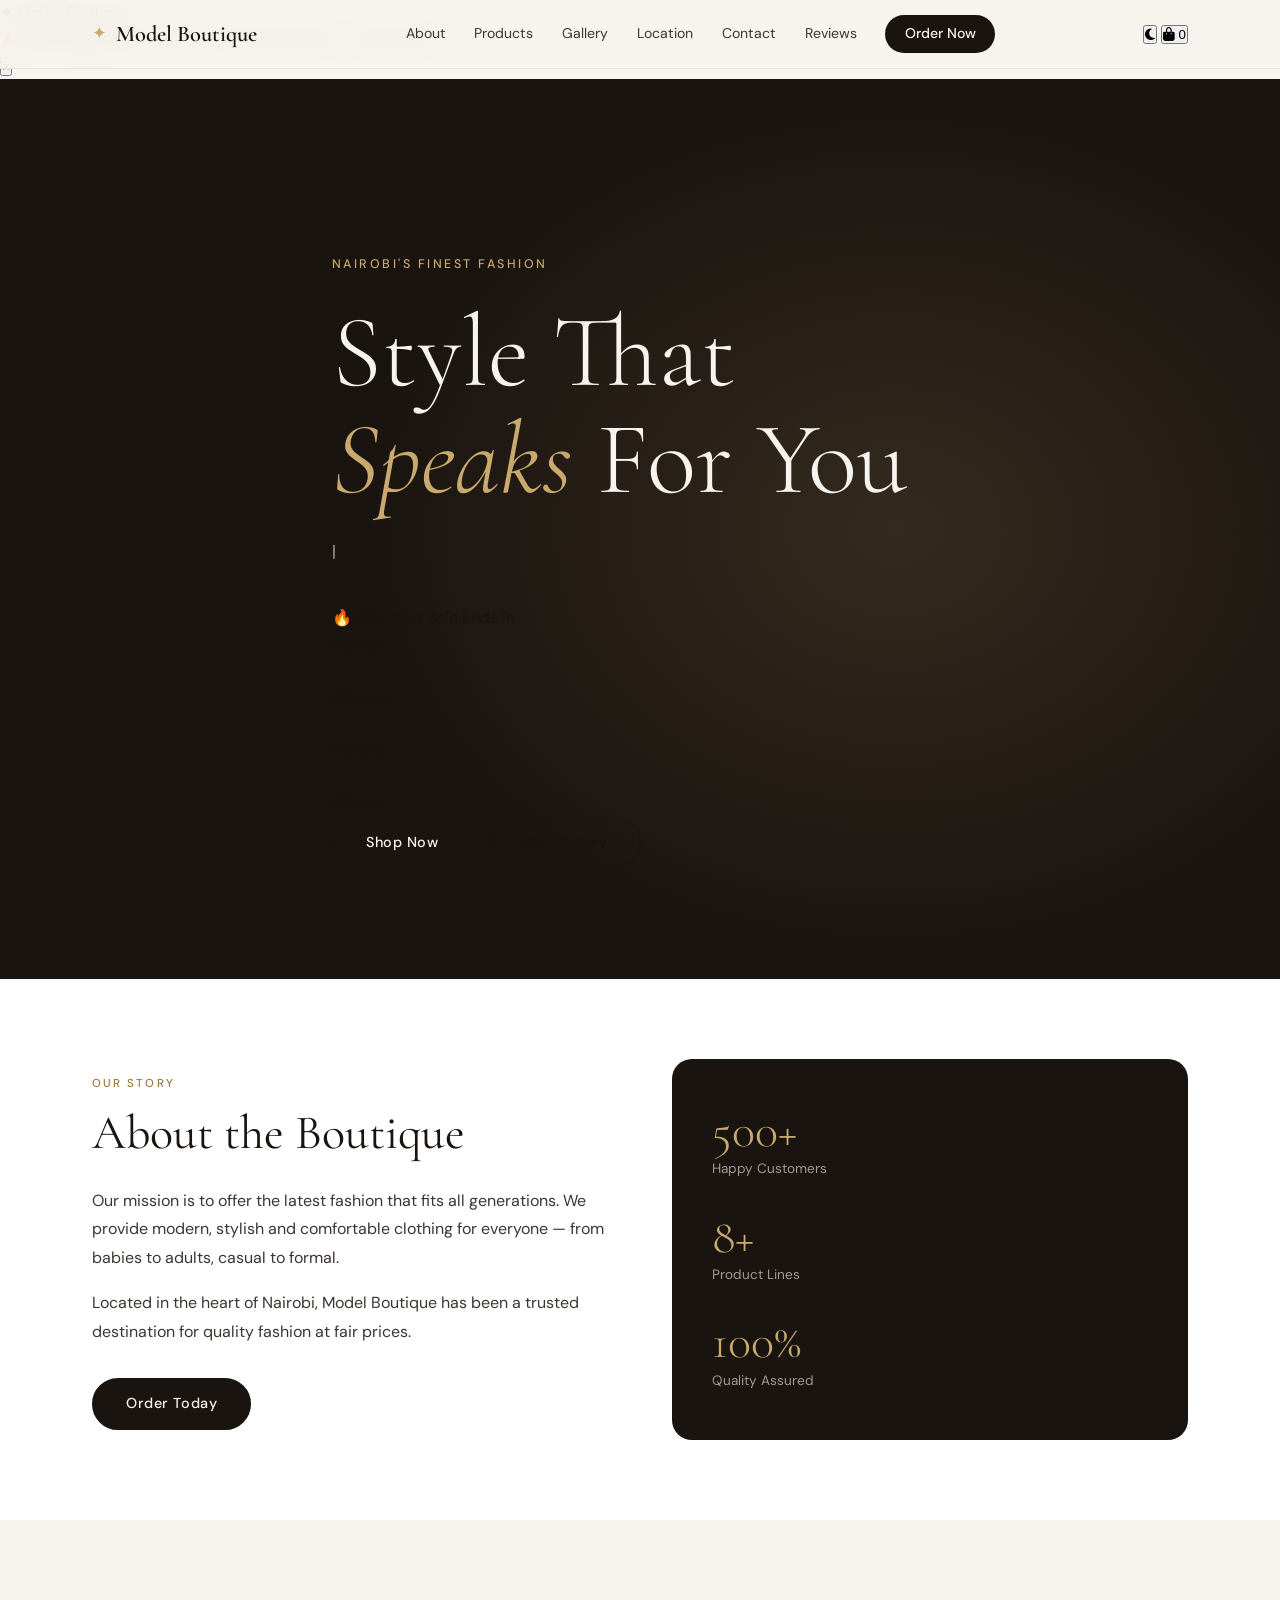
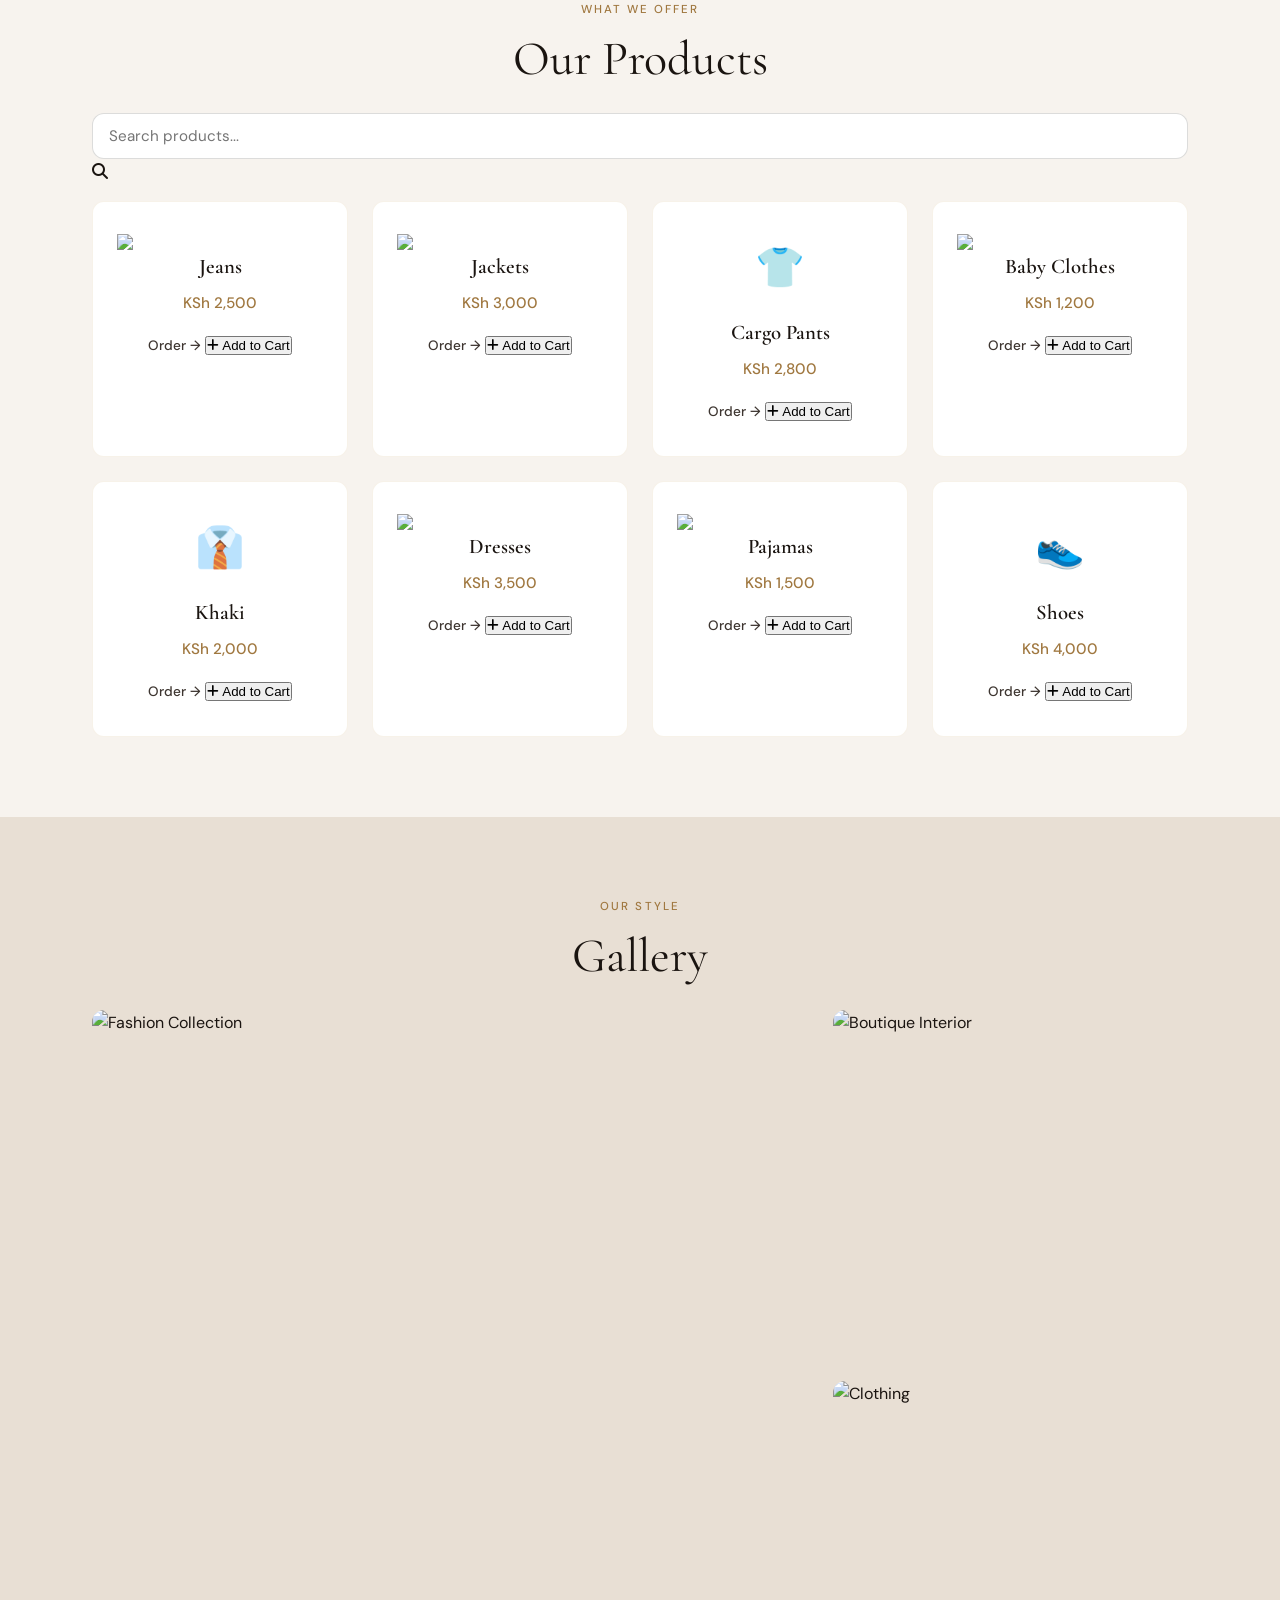
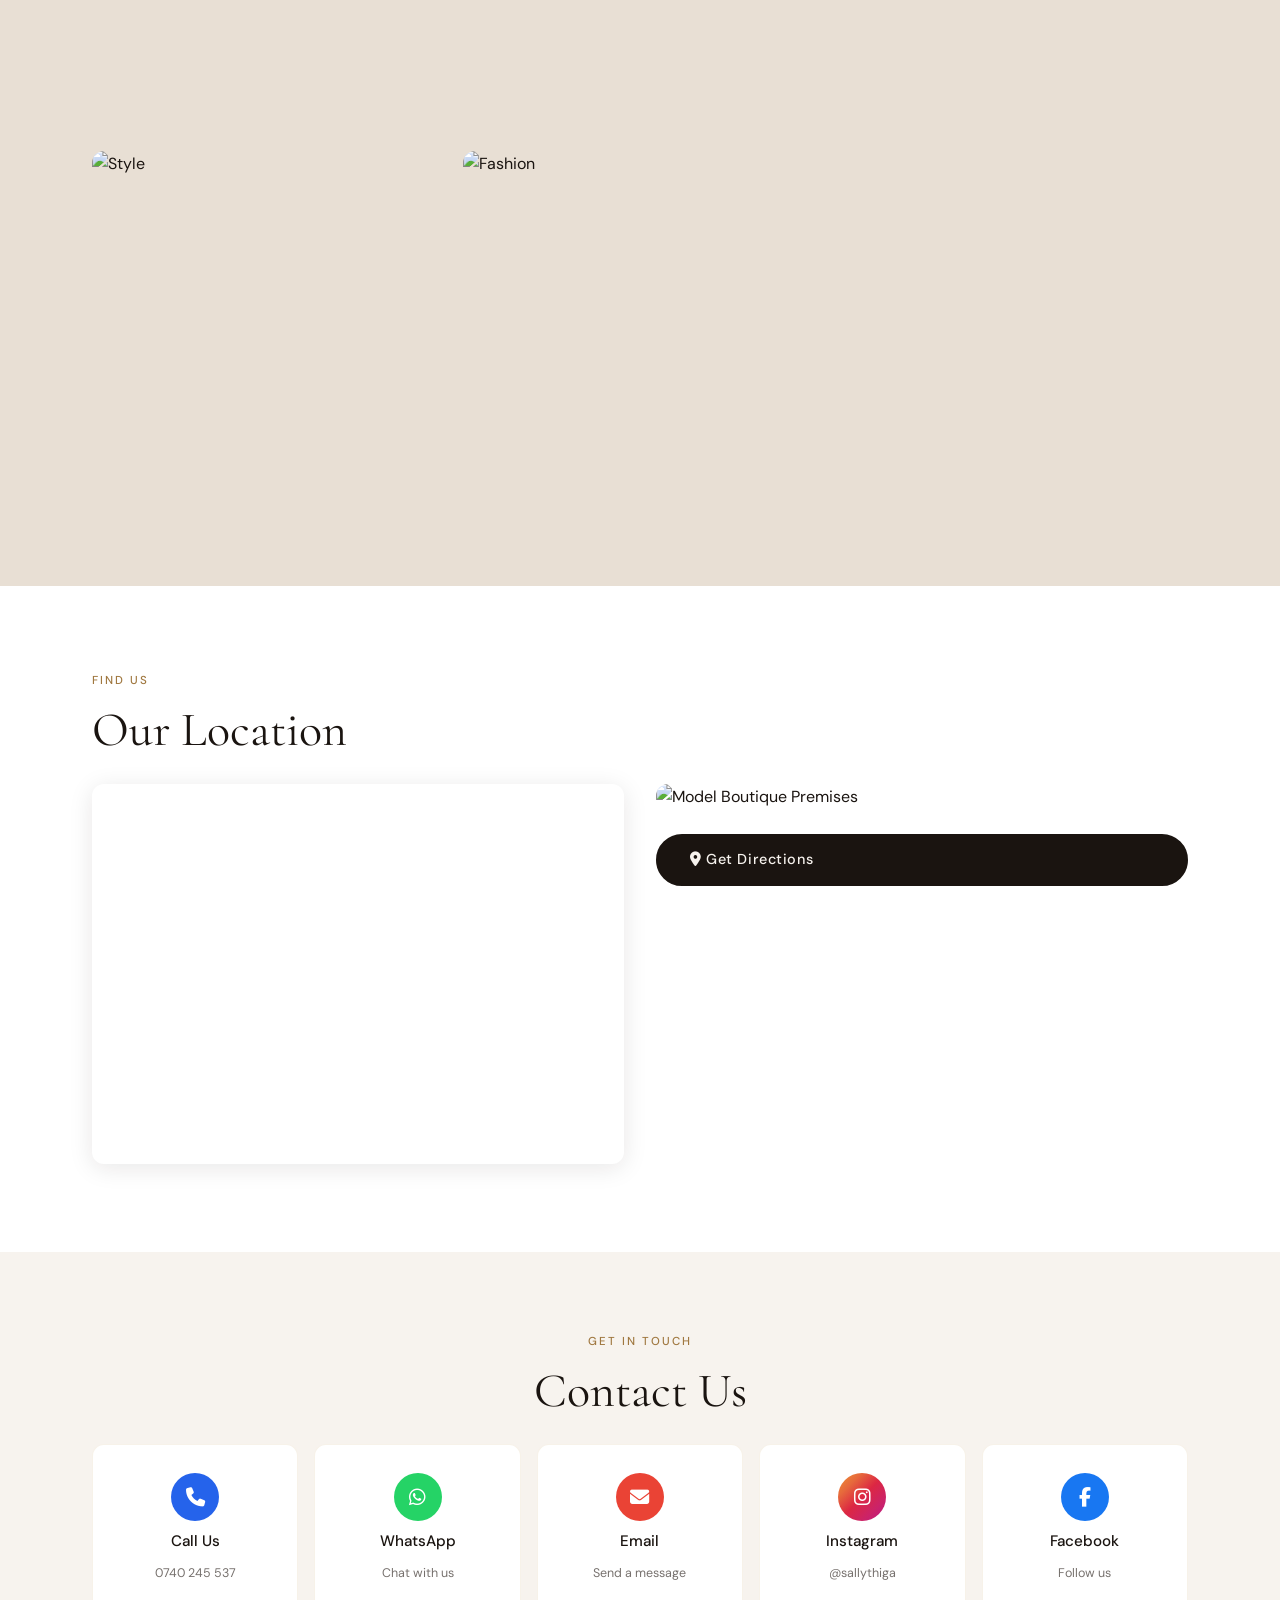
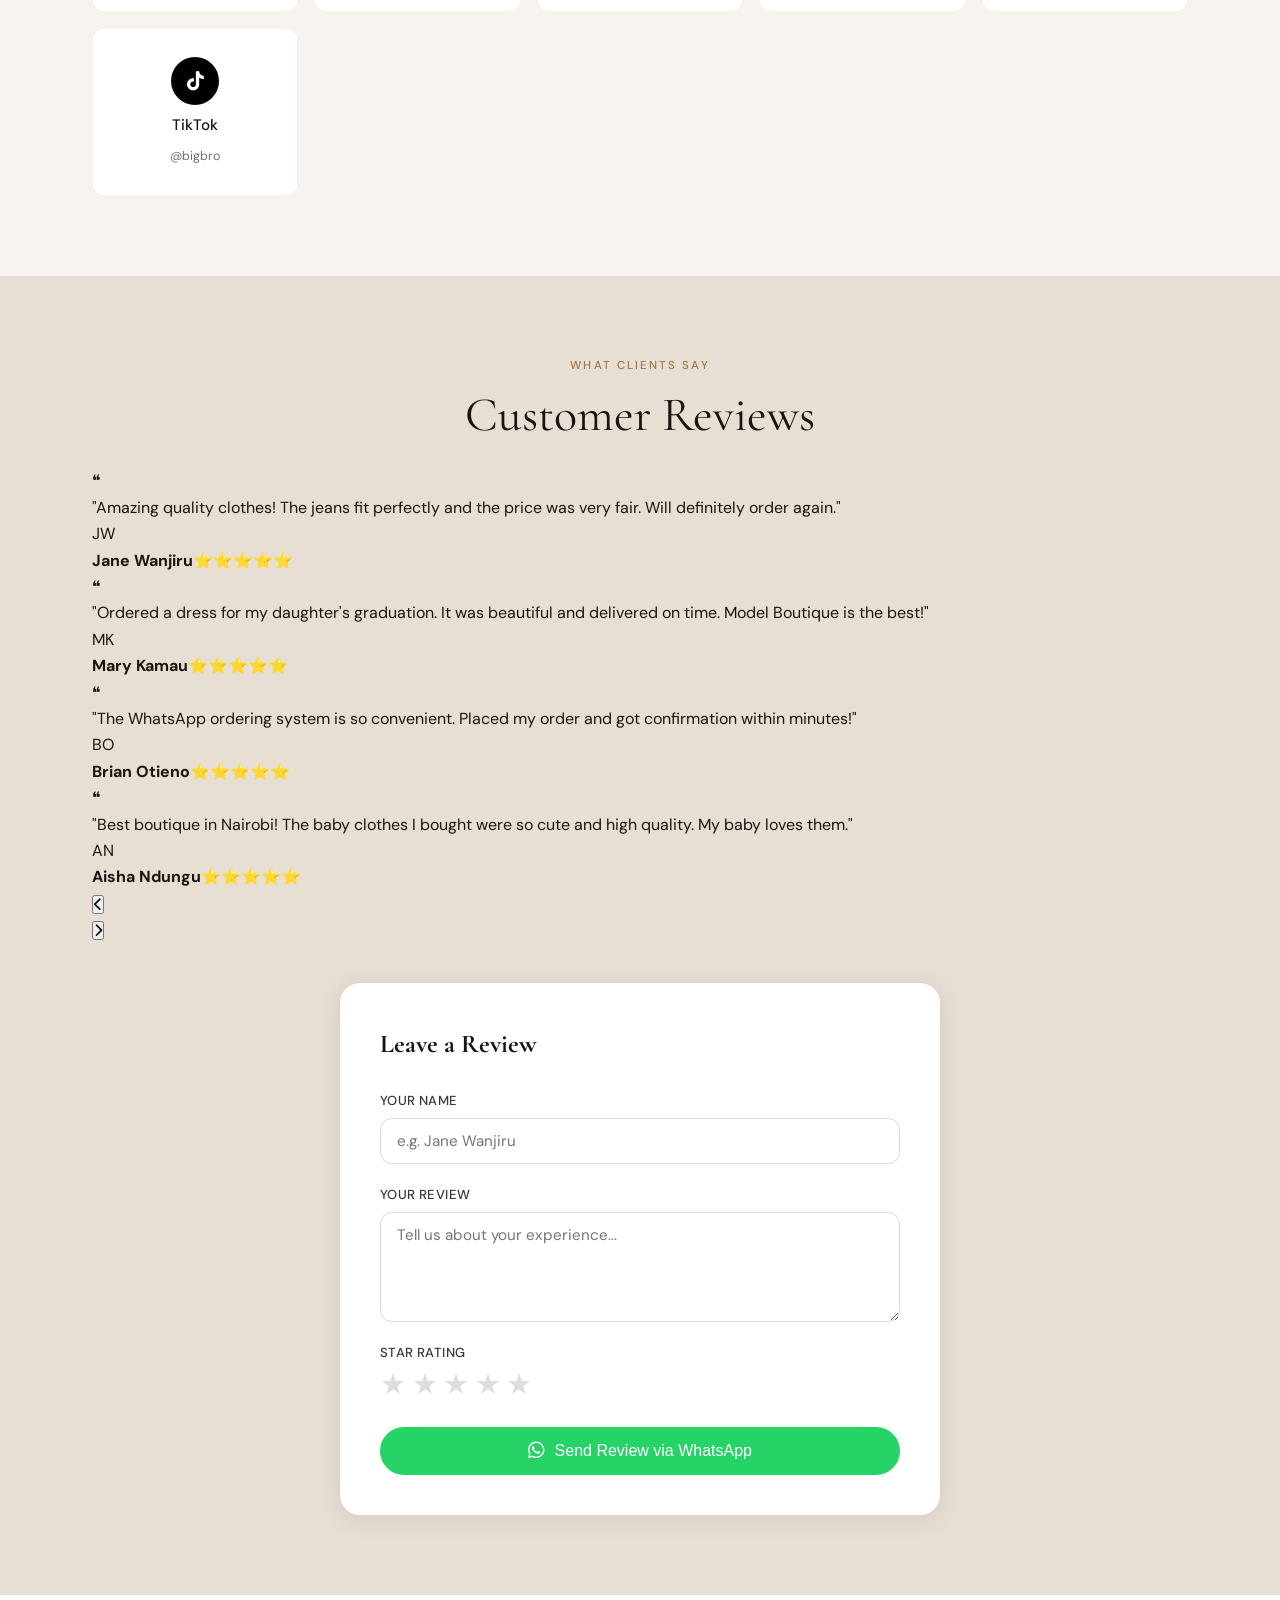
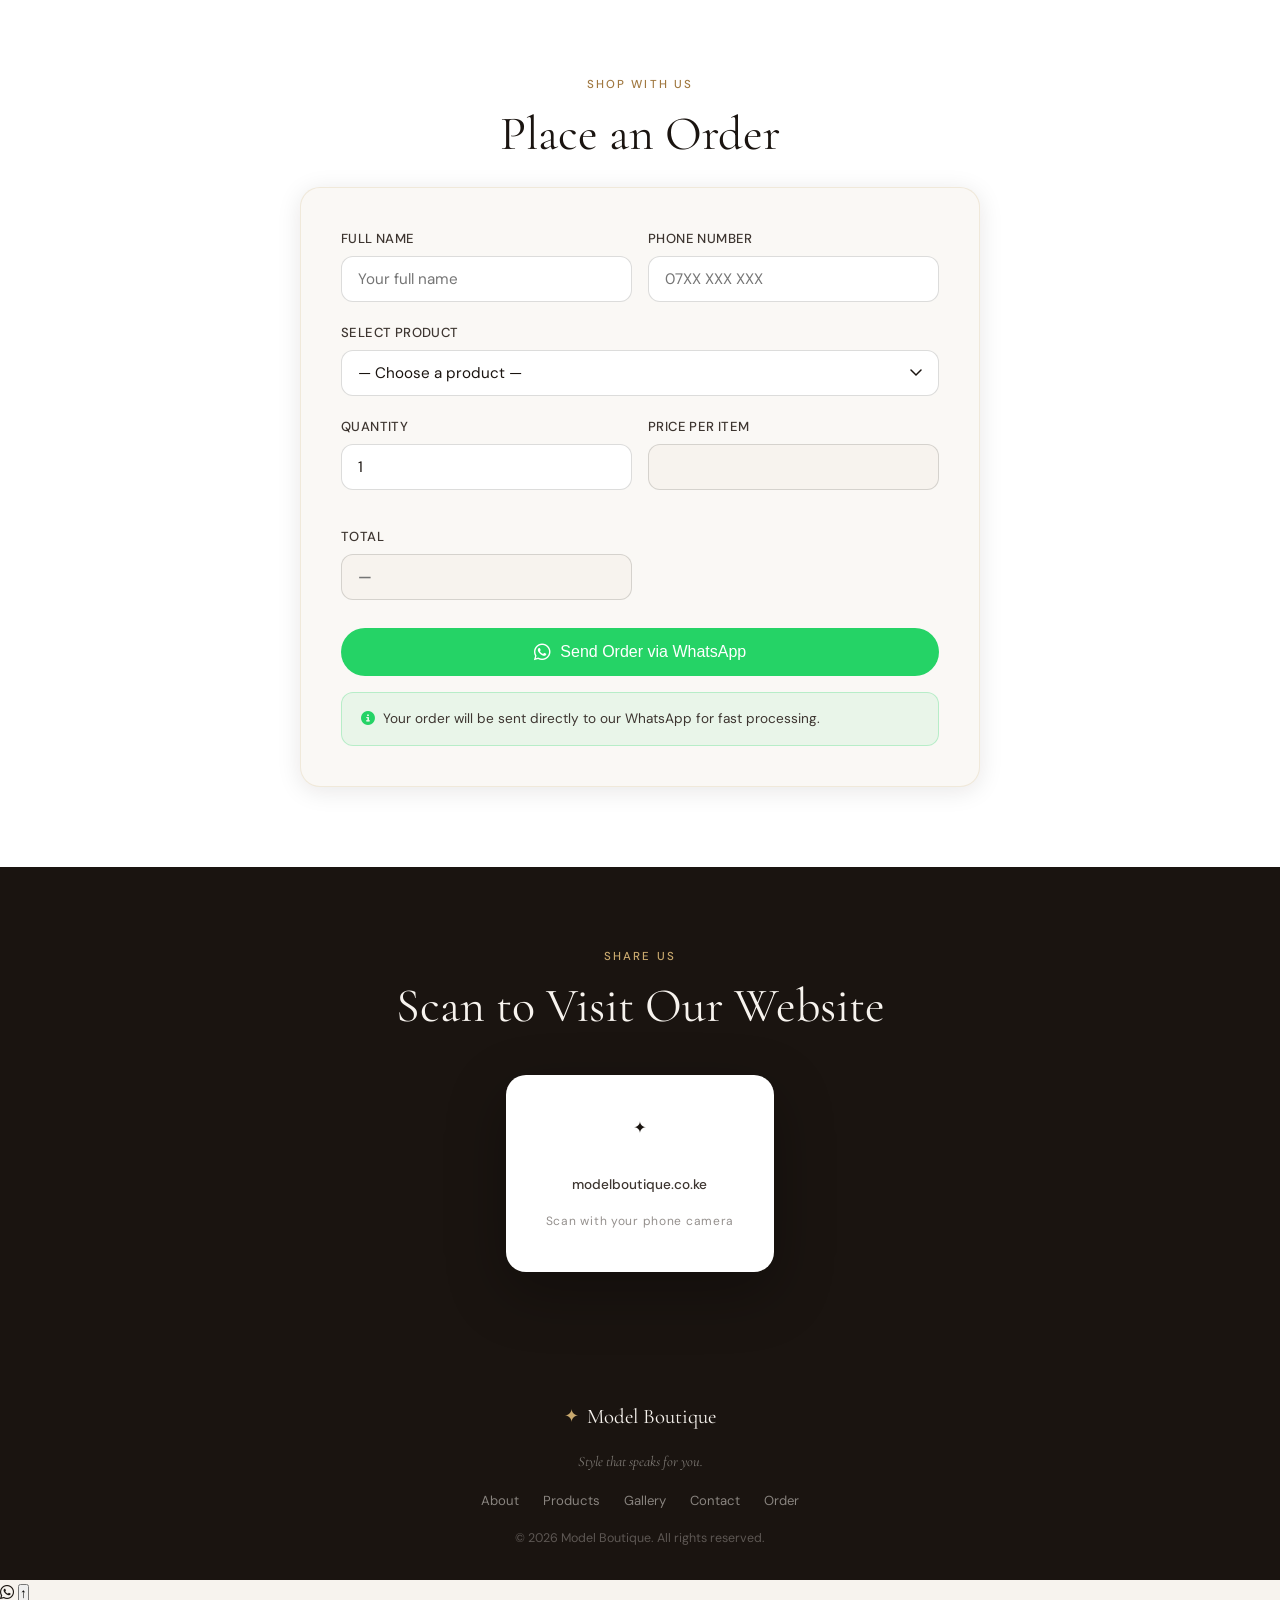
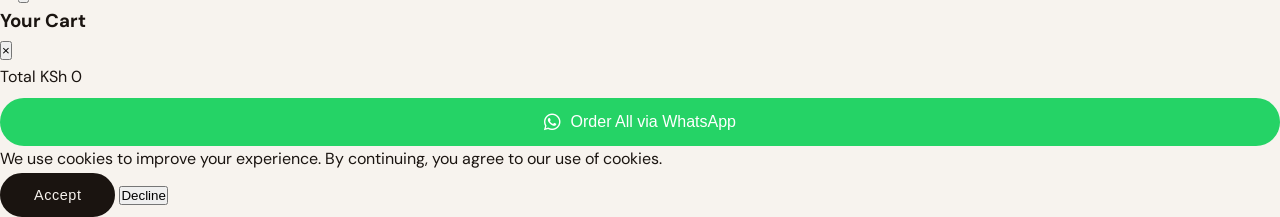
==== commit f975d931: "Update index.html" ====
--- a/index.html
+++ b/index.html
@@ -140,7 +140,8 @@
           <button class="add-to-cart-btn"><i class="fas fa-plus"></i> Add to Cart</button>
         </div>
         <div class="product-card" data-price="3000">
-          <div class="product-icon">🧥</div>
+          <img src=https://fv5-4.files.fm/thumb_show.php?i=3mcyqmc9qr&view&v=1&PHPSESSID=7a4523484b2388e3e75ad95c888d93a28548bb3e>
+          
           <h3>Jackets</h3>
           <p class="product-price">KSh 3,000</p>
           <a href="#order" class="product-order">Order →</a>
@@ -516,3 +517,4 @@
 
 
 
+
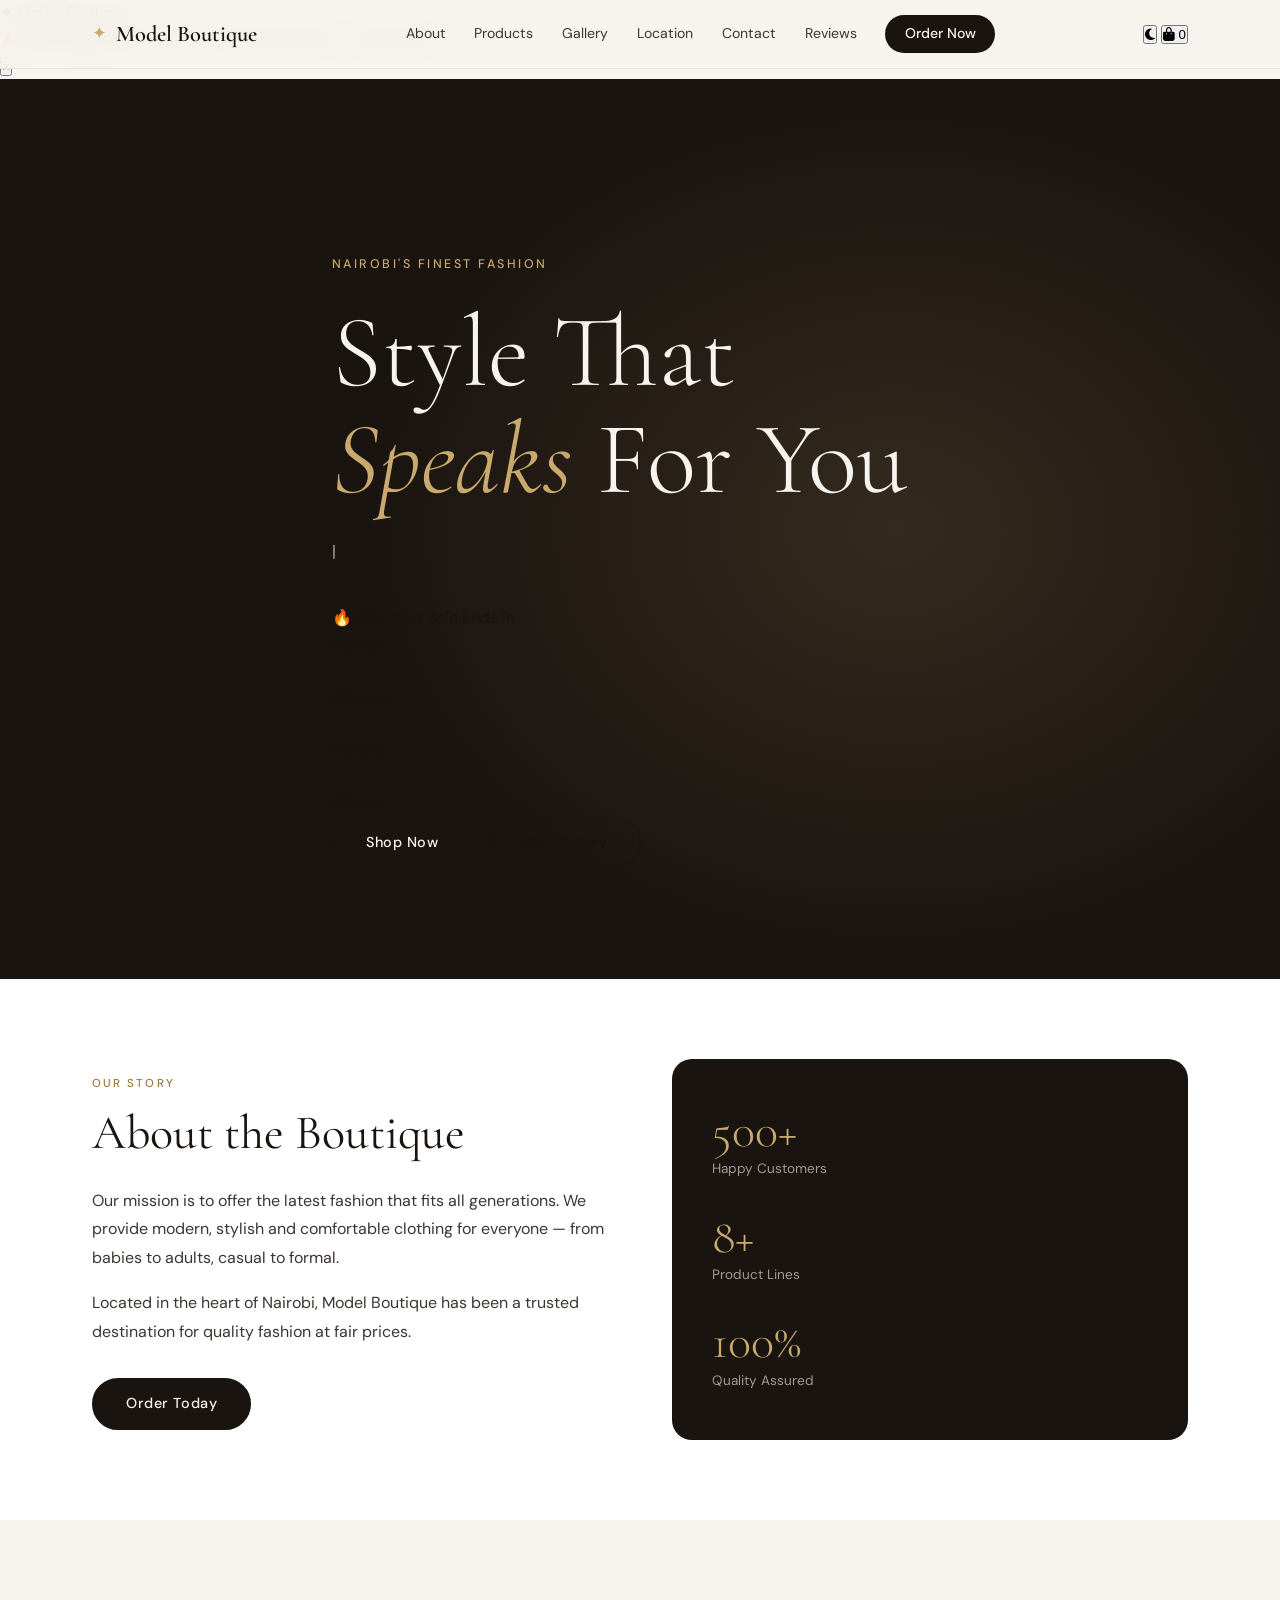
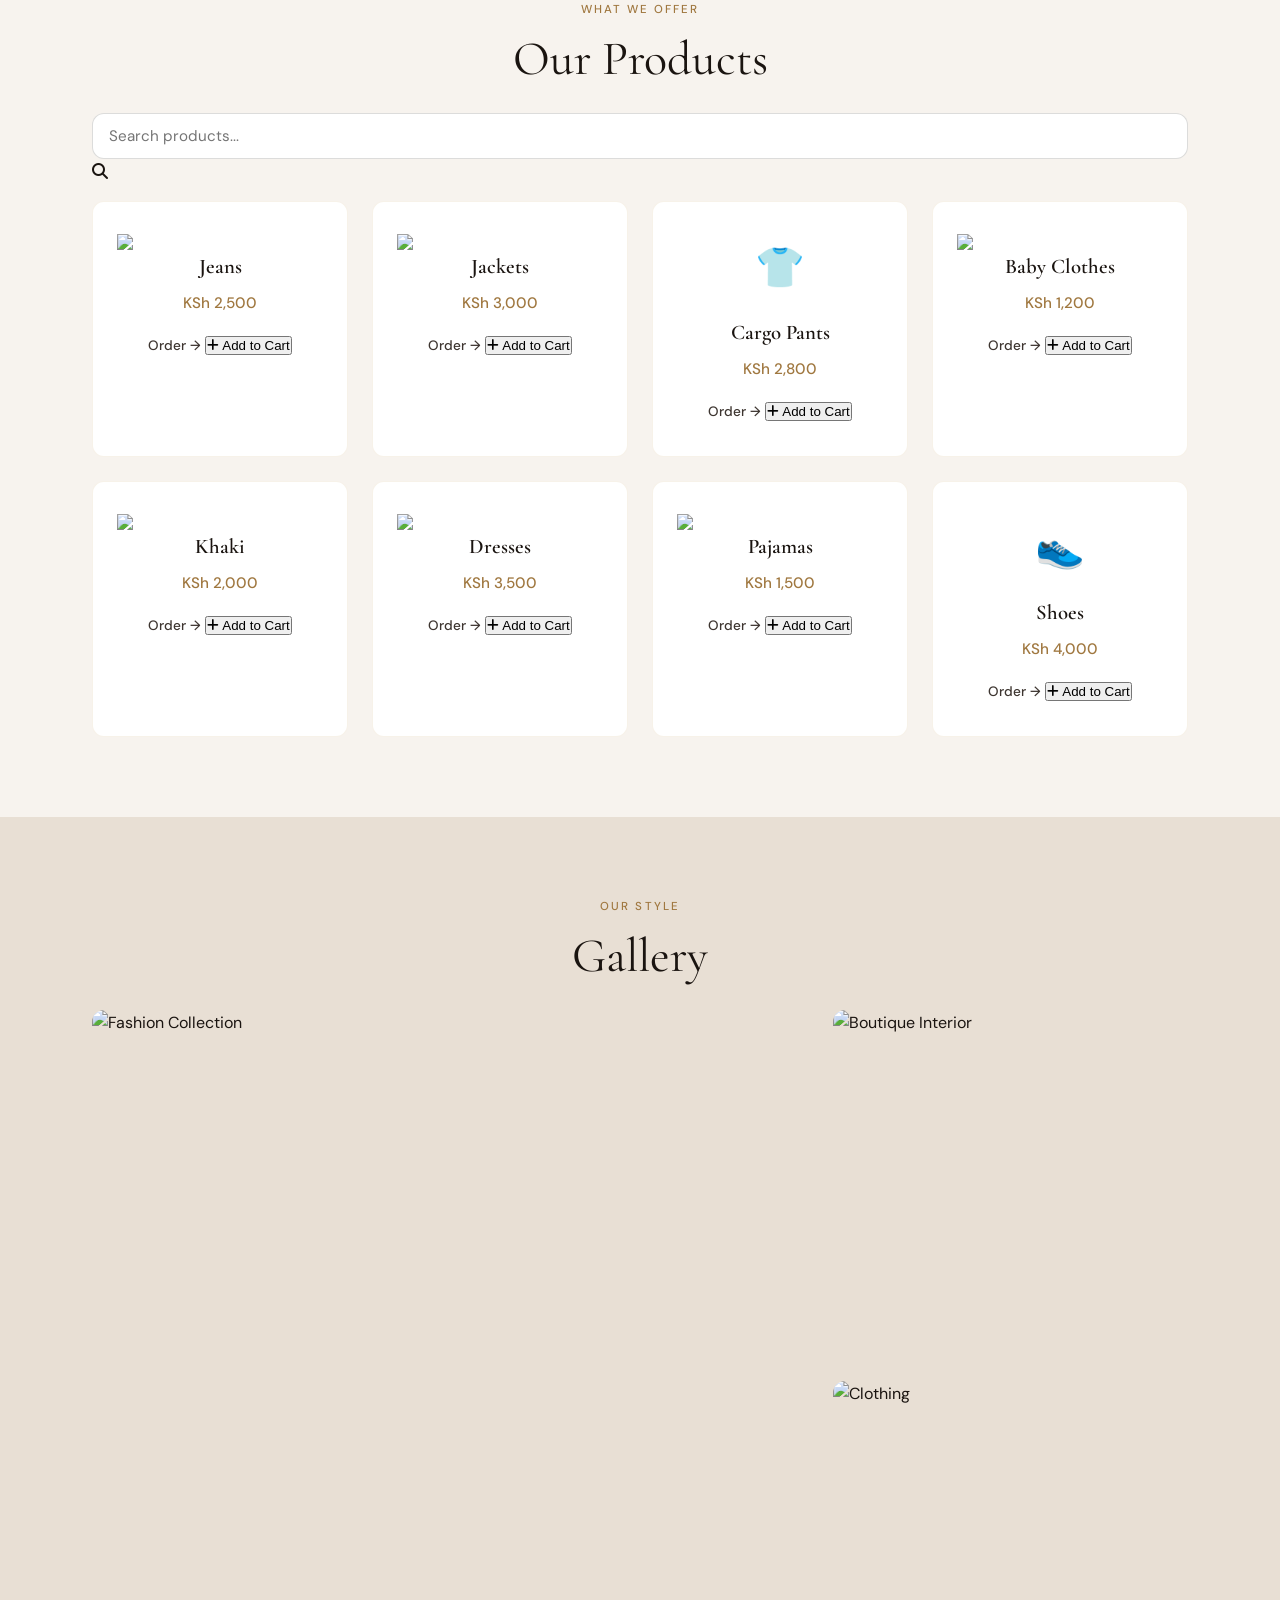
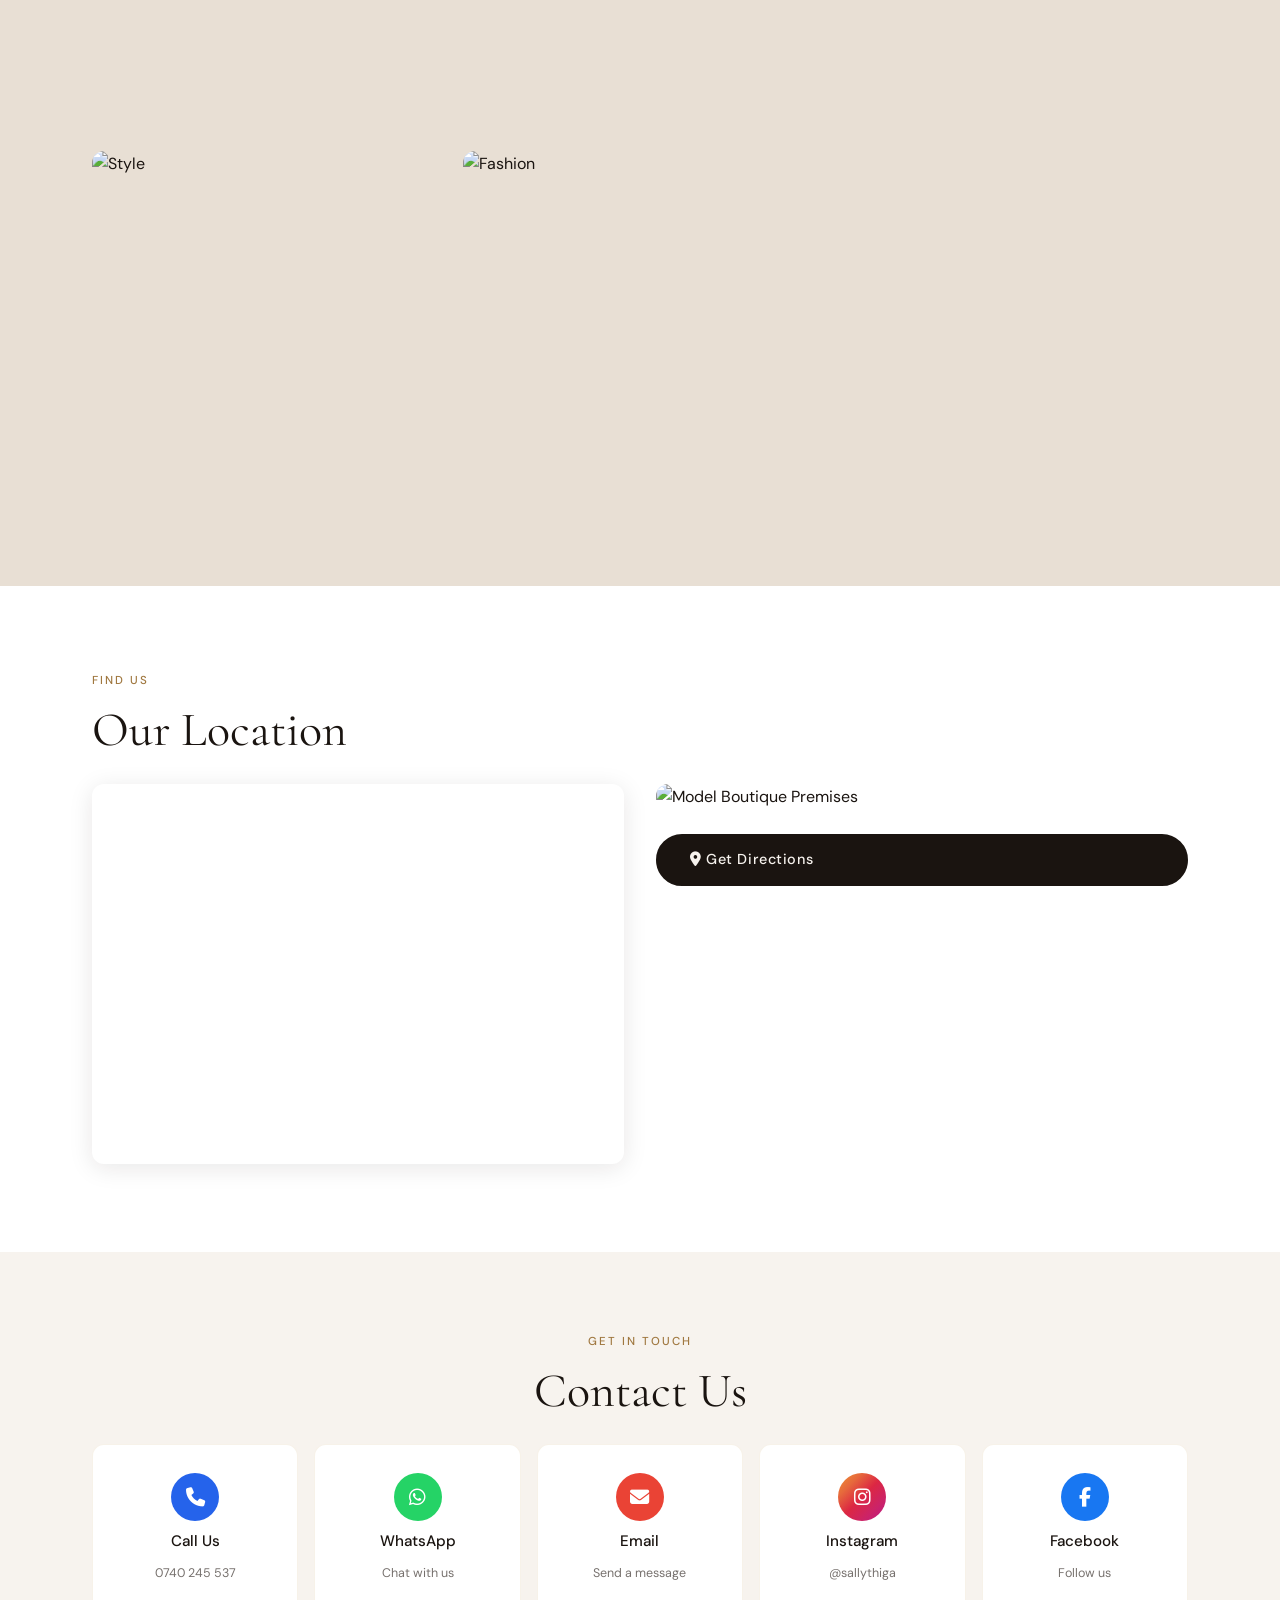
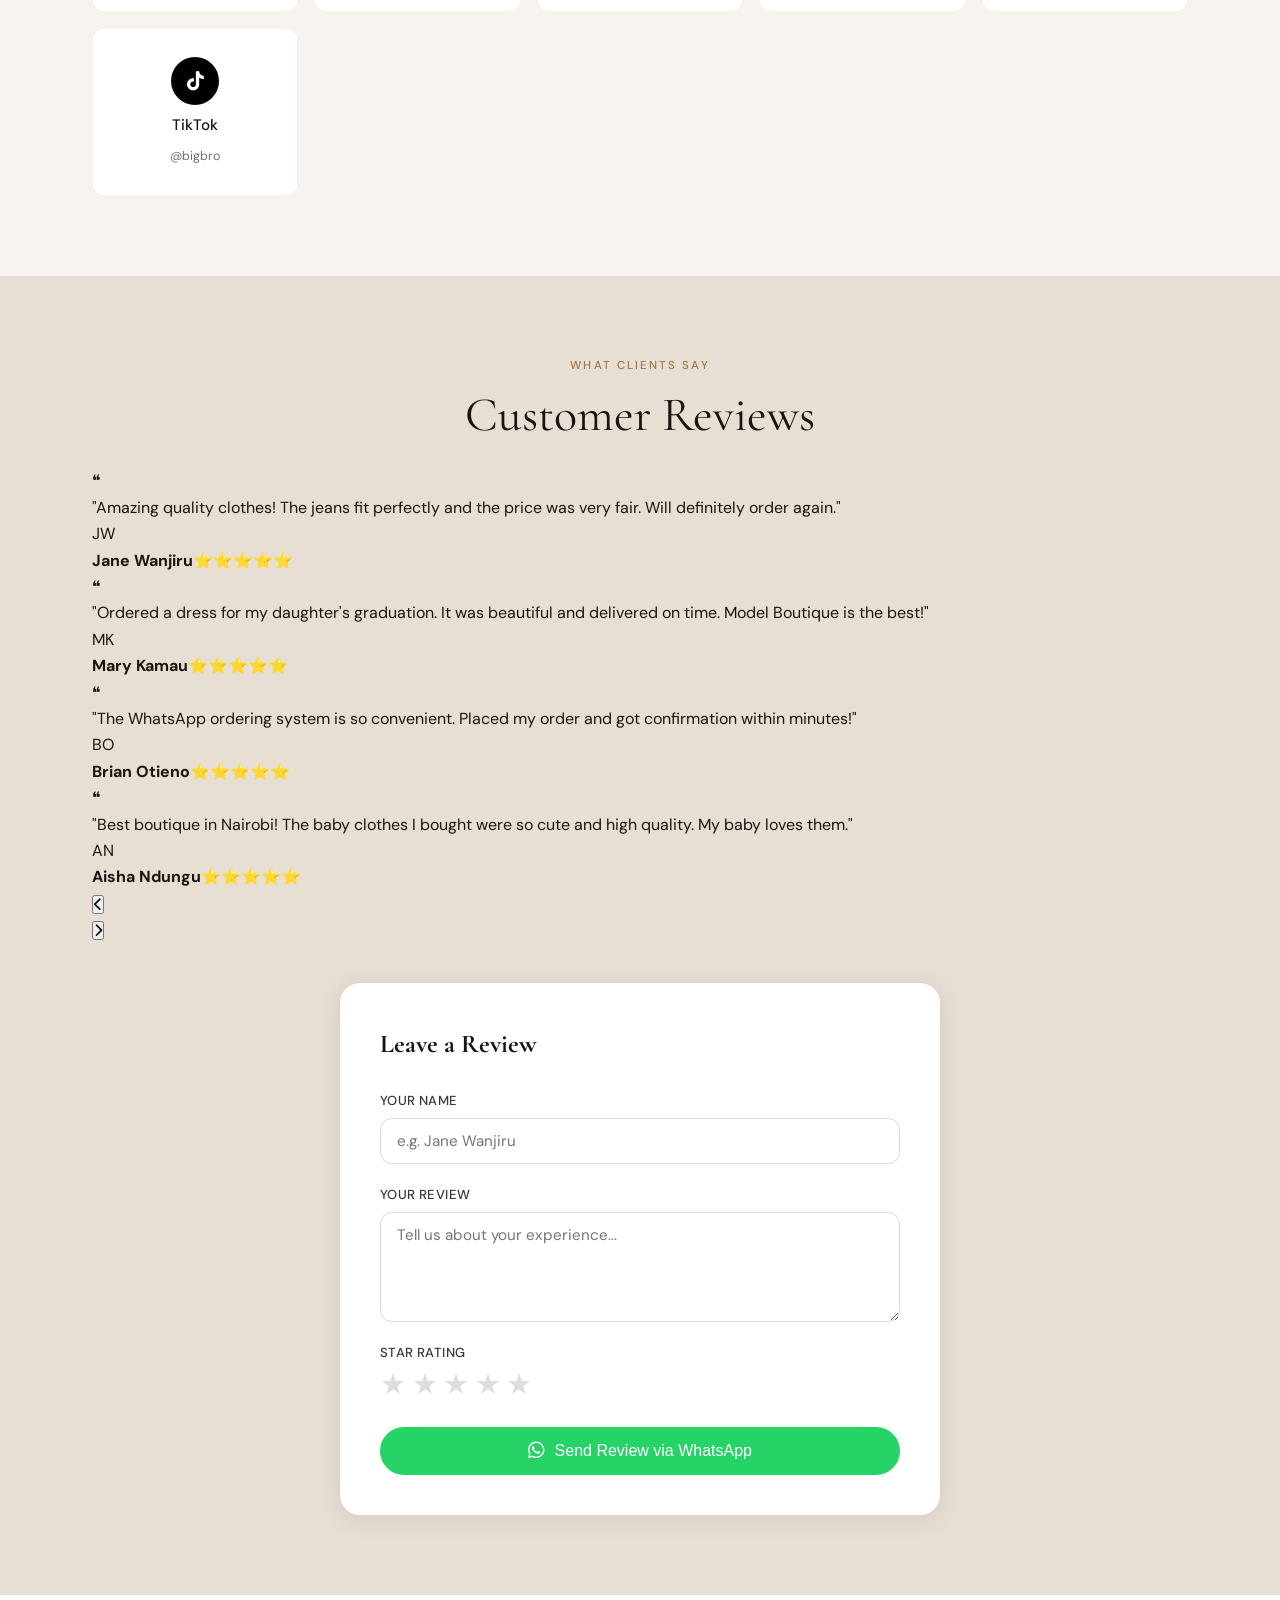
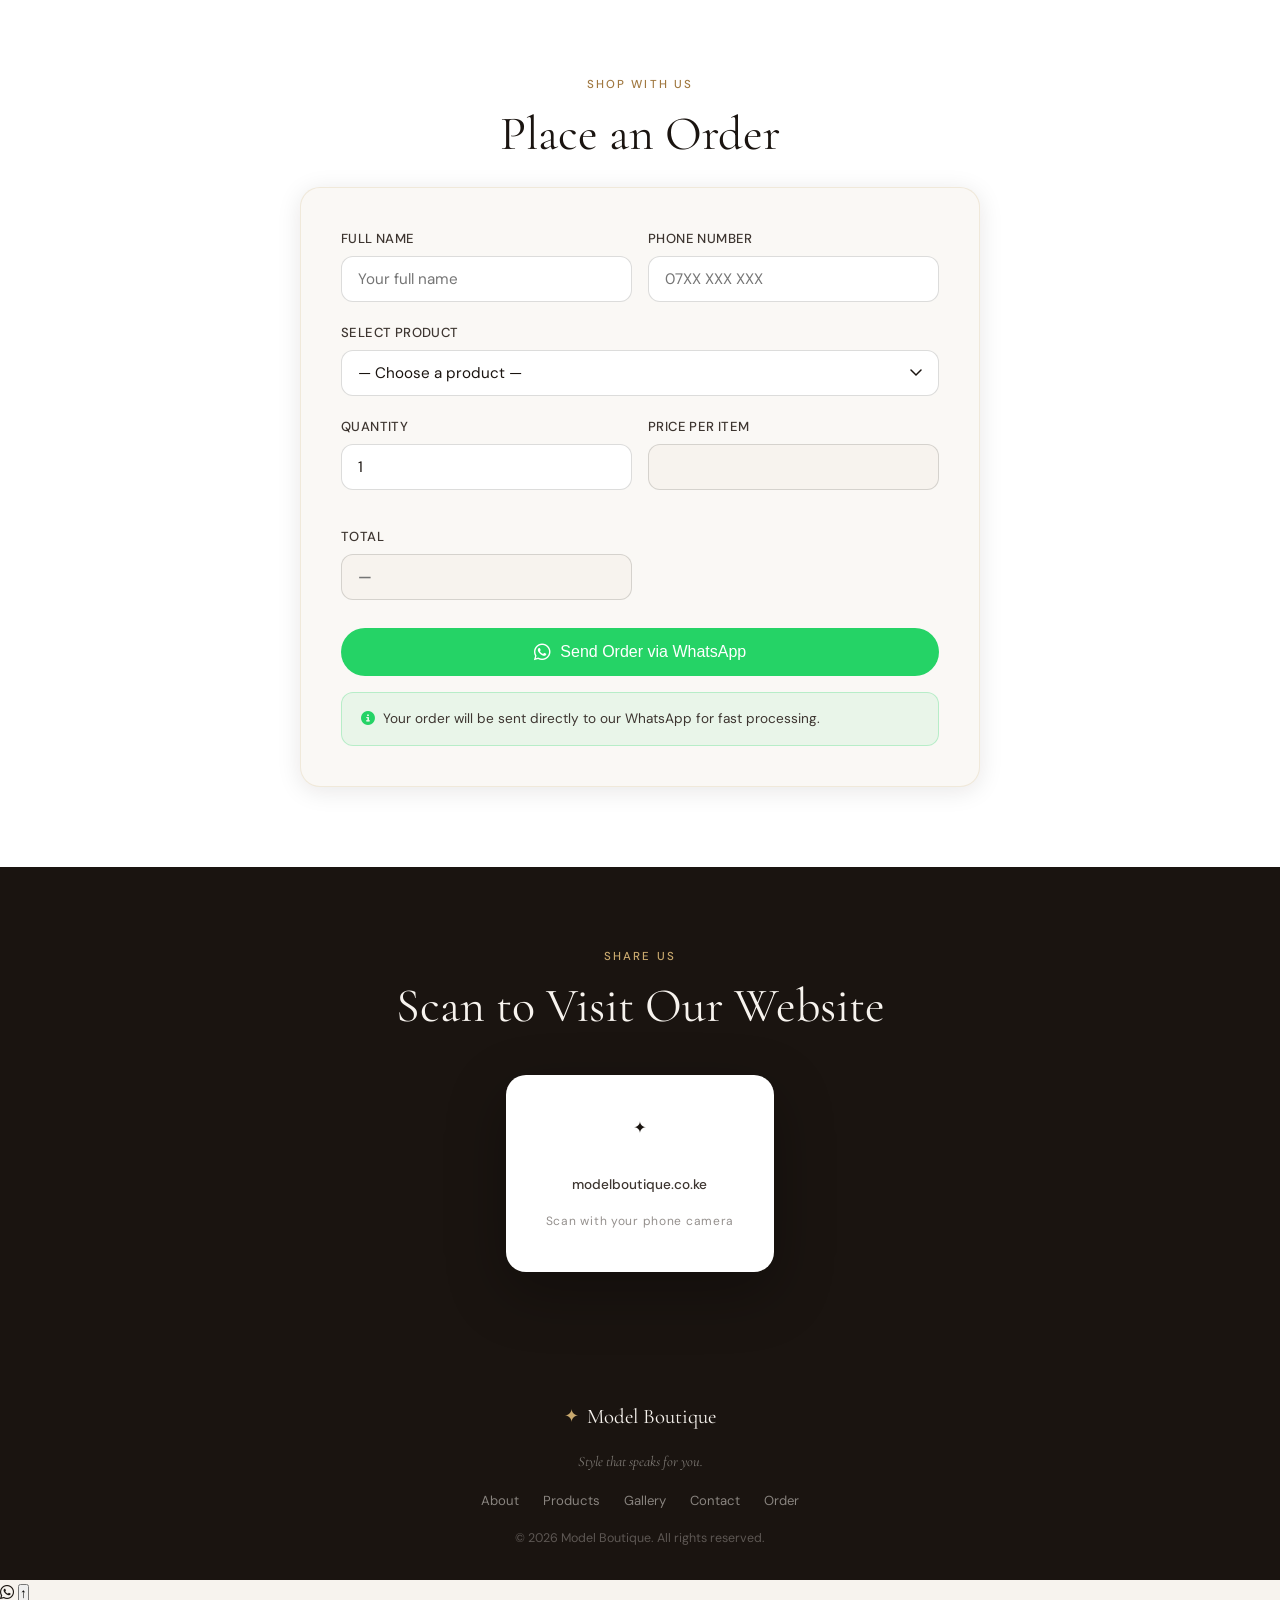
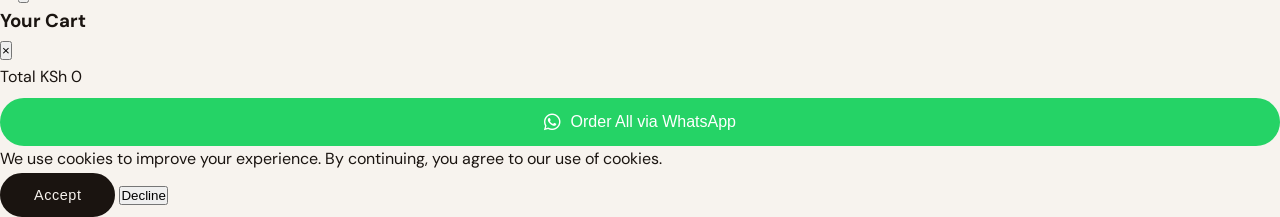
==== commit 0ac00d19: "Update index.html" ====
--- a/index.html
+++ b/index.html
@@ -163,7 +163,7 @@
           <button class="add-to-cart-btn"><i class="fas fa-plus"></i> Add to Cart</button>
         </div>
         <div class="product-card" data-price="2000">
-          <div class="product-icon">👔</div>
+    <img src=https://i.imgur.com/QPISedc.png>
           <h3>Khaki</h3>
           <p class="product-price">KSh 2,000</p>
           <a href="#order" class="product-order">Order →</a>
@@ -518,3 +518,4 @@
 
 
 
+
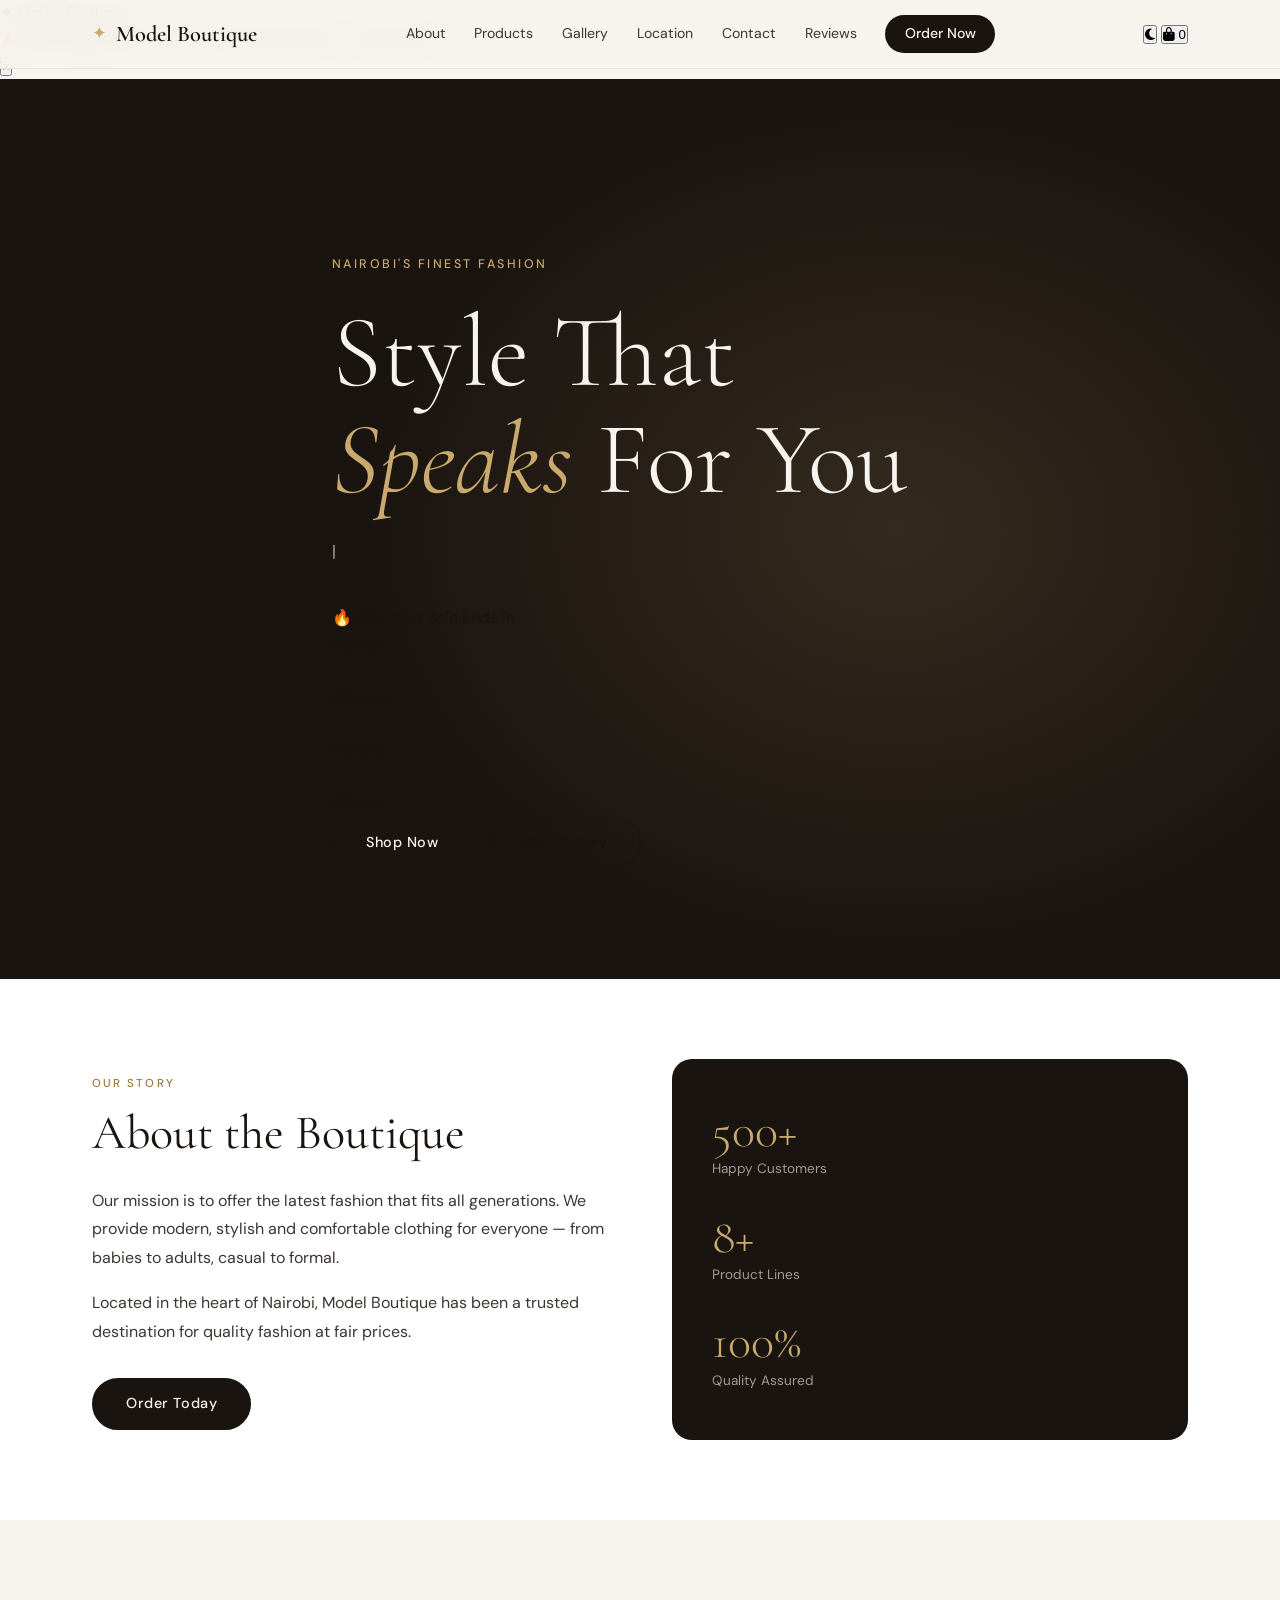
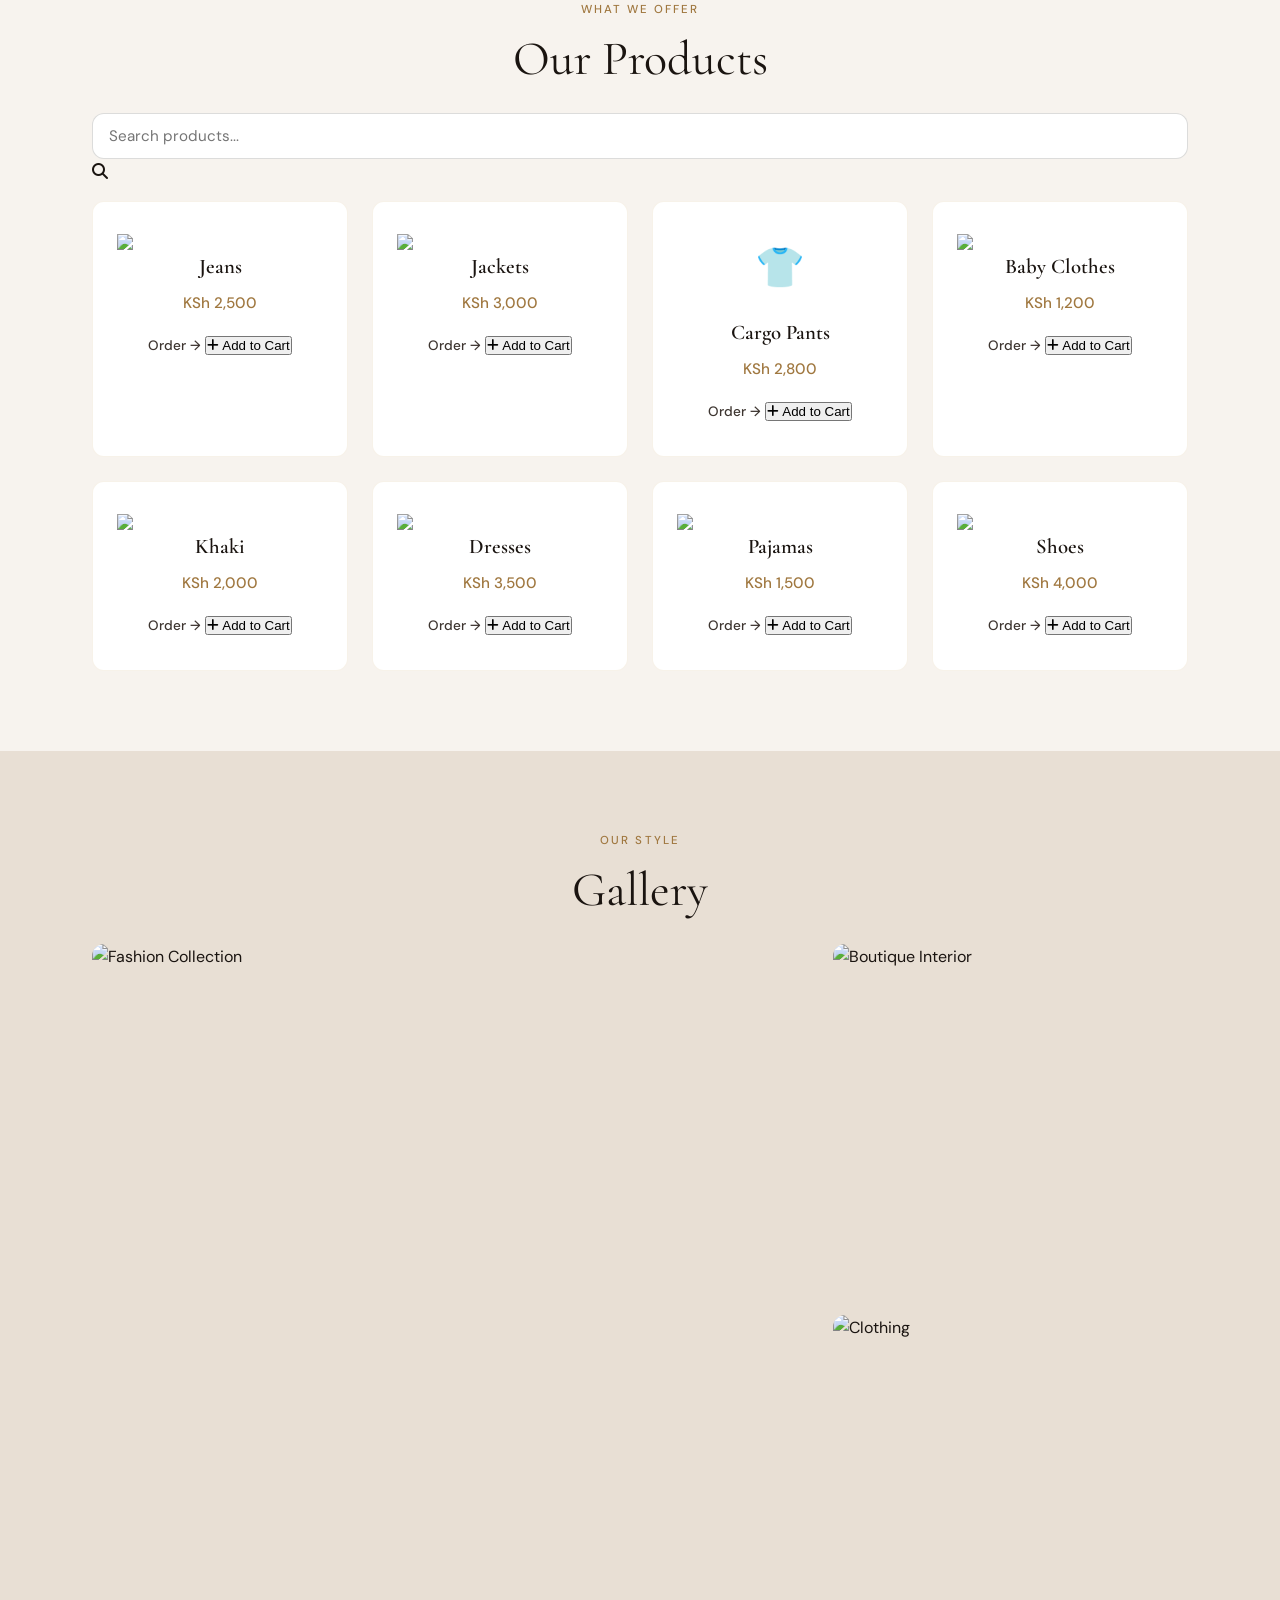
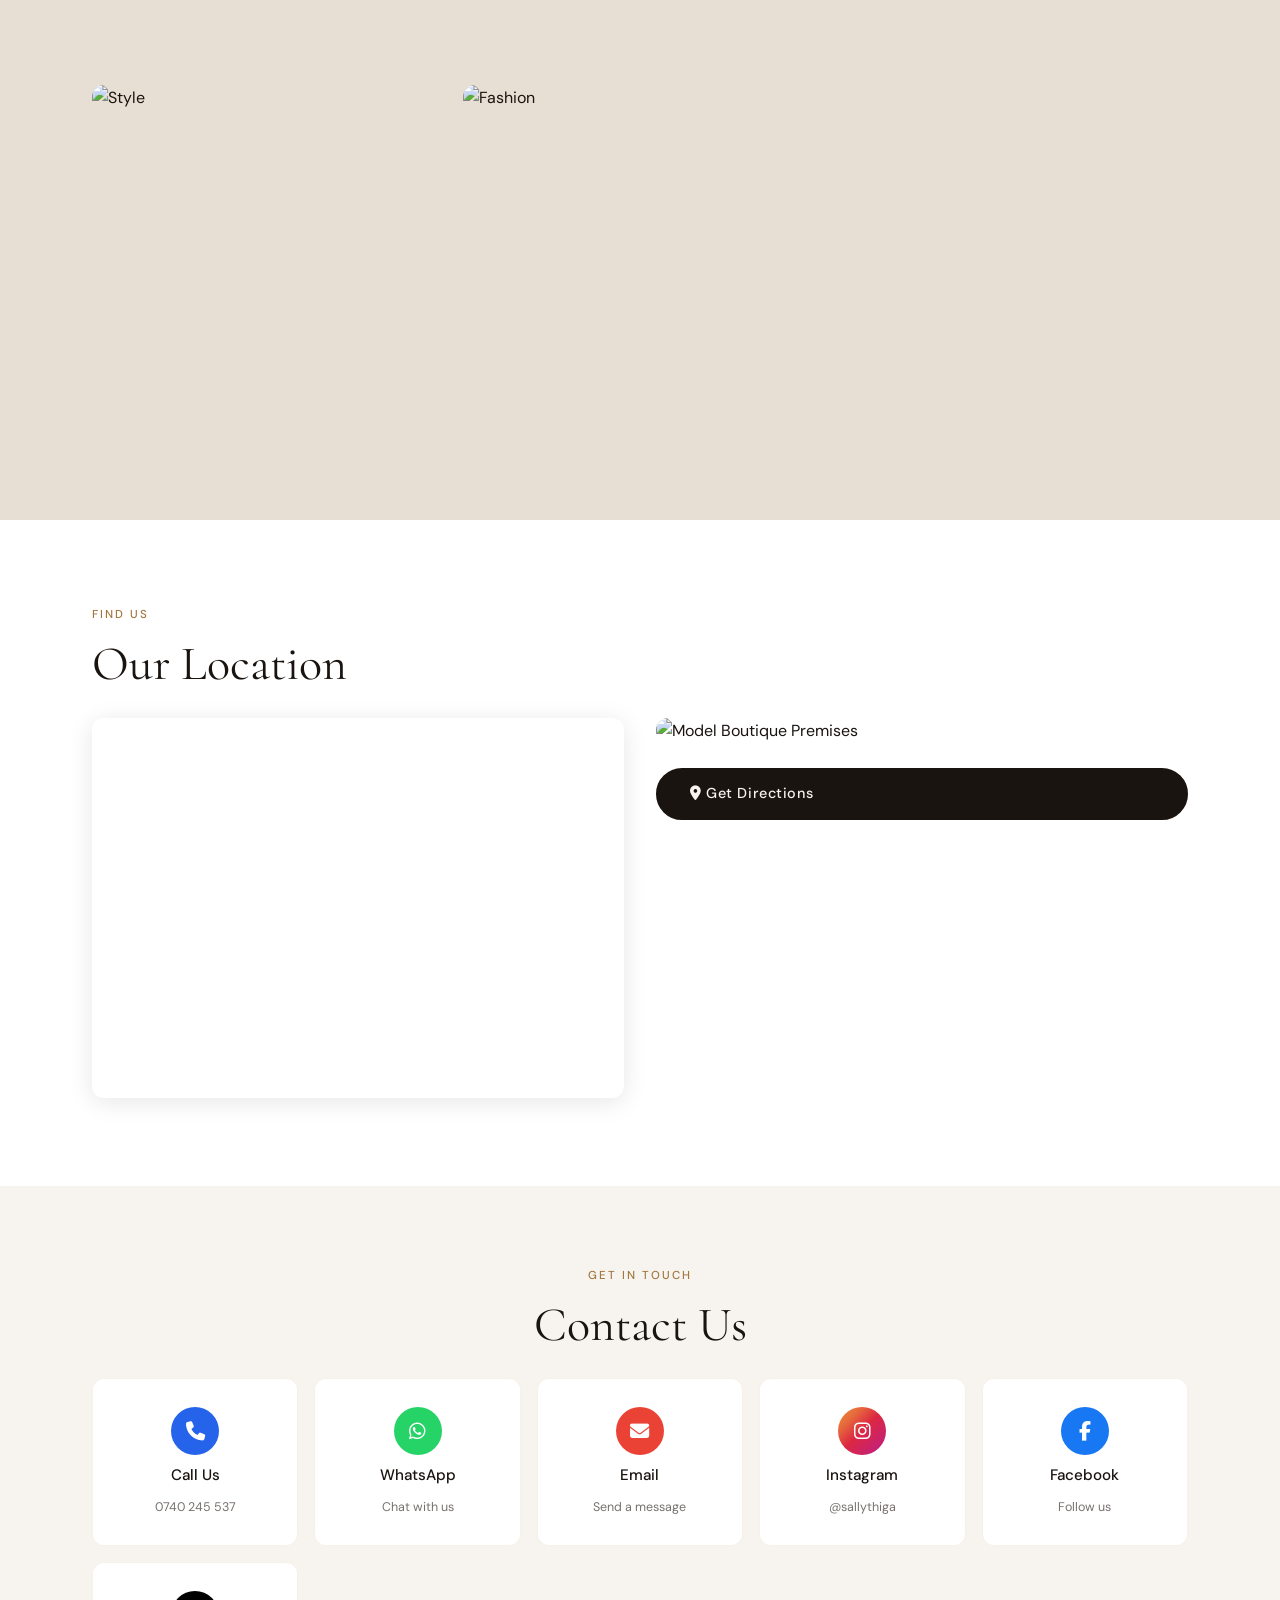
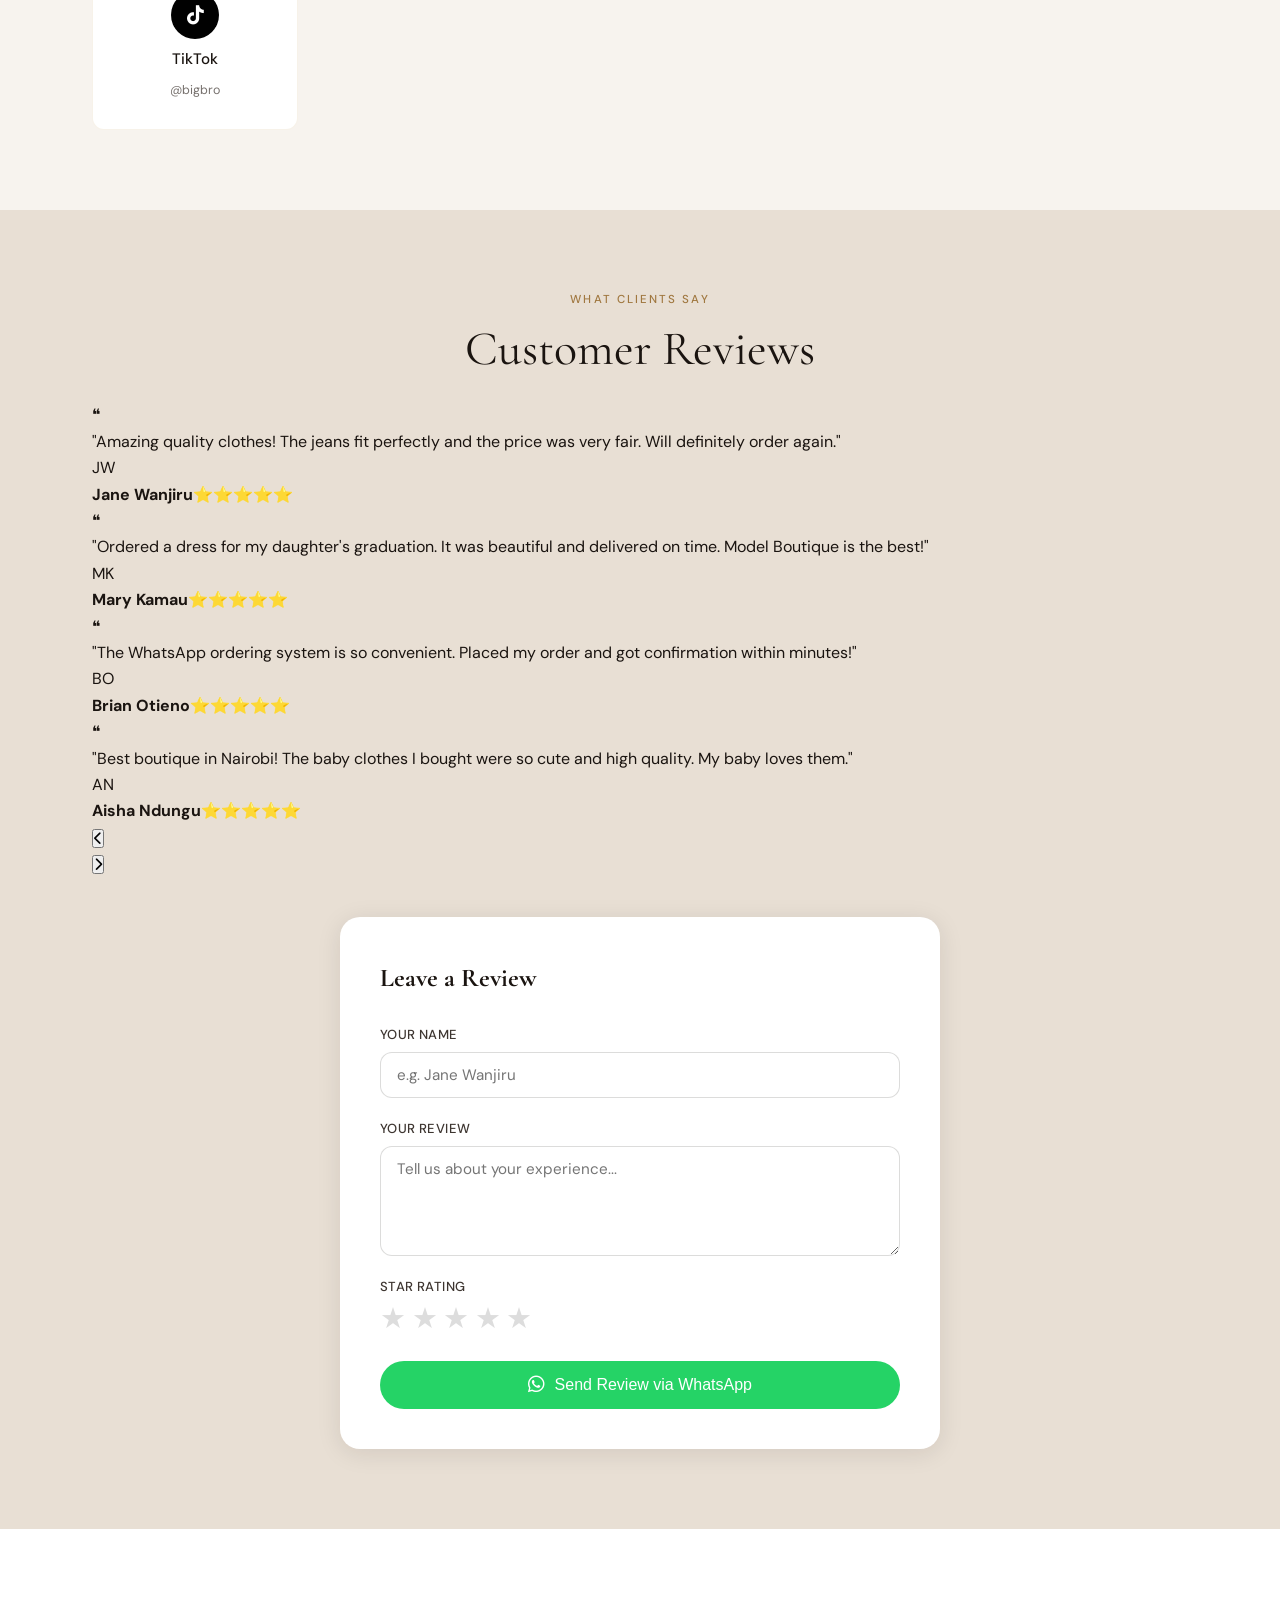
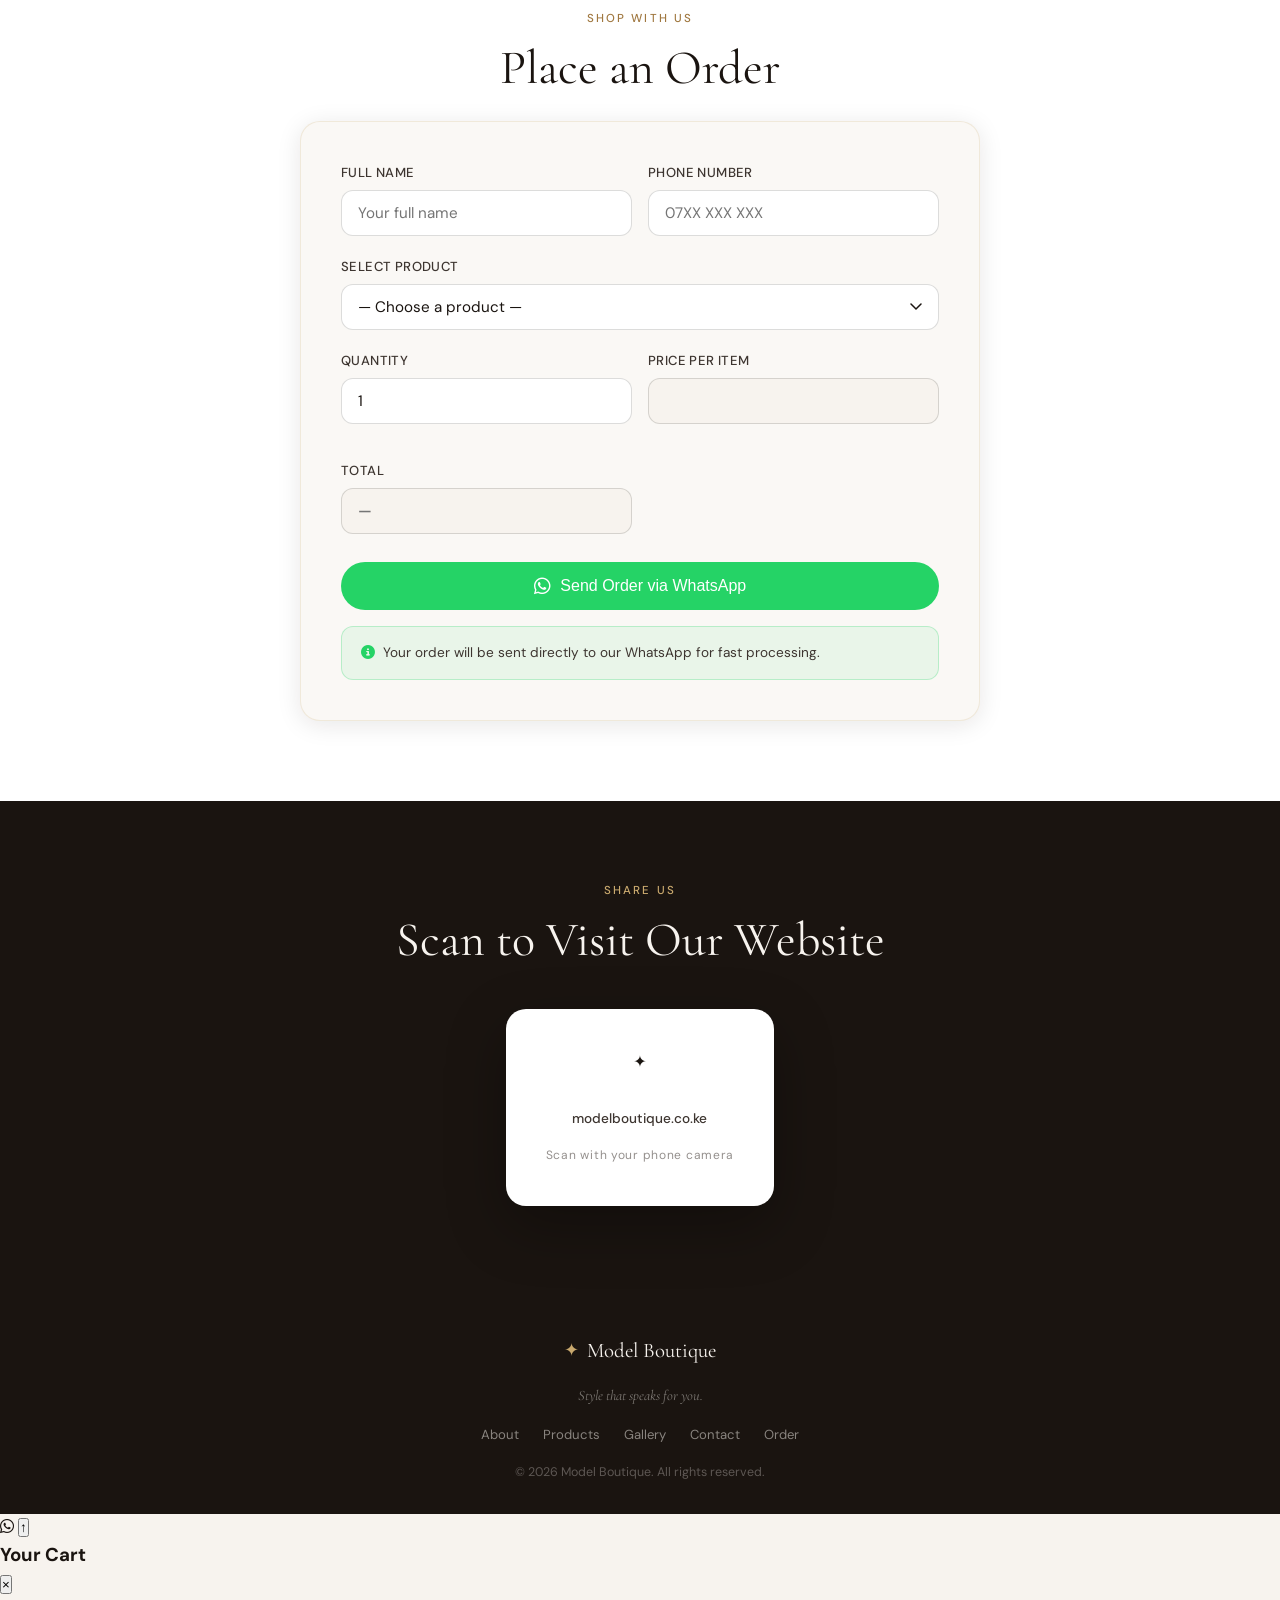
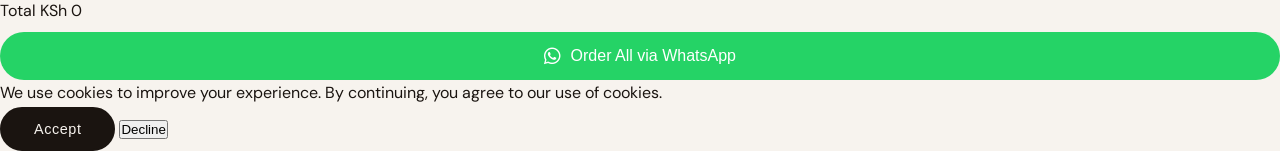
==== commit 43057005: "Update index.html" ====
--- a/index.html
+++ b/index.html
@@ -186,7 +186,8 @@
           <button class="add-to-cart-btn"><i class="fas fa-plus"></i> Add to Cart</button>
         </div>
         <div class="product-card" data-price="4000">
-          <div class="product-icon">👟</div>
+          <img src=https://i.imgur.com/P6fo9Yh.png>
+          
           <h3>Shoes</h3>
           <p class="product-price">KSh 4,000</p>
           <a href="#order" class="product-order">Order →</a>
@@ -519,3 +520,4 @@
 
 
 
+
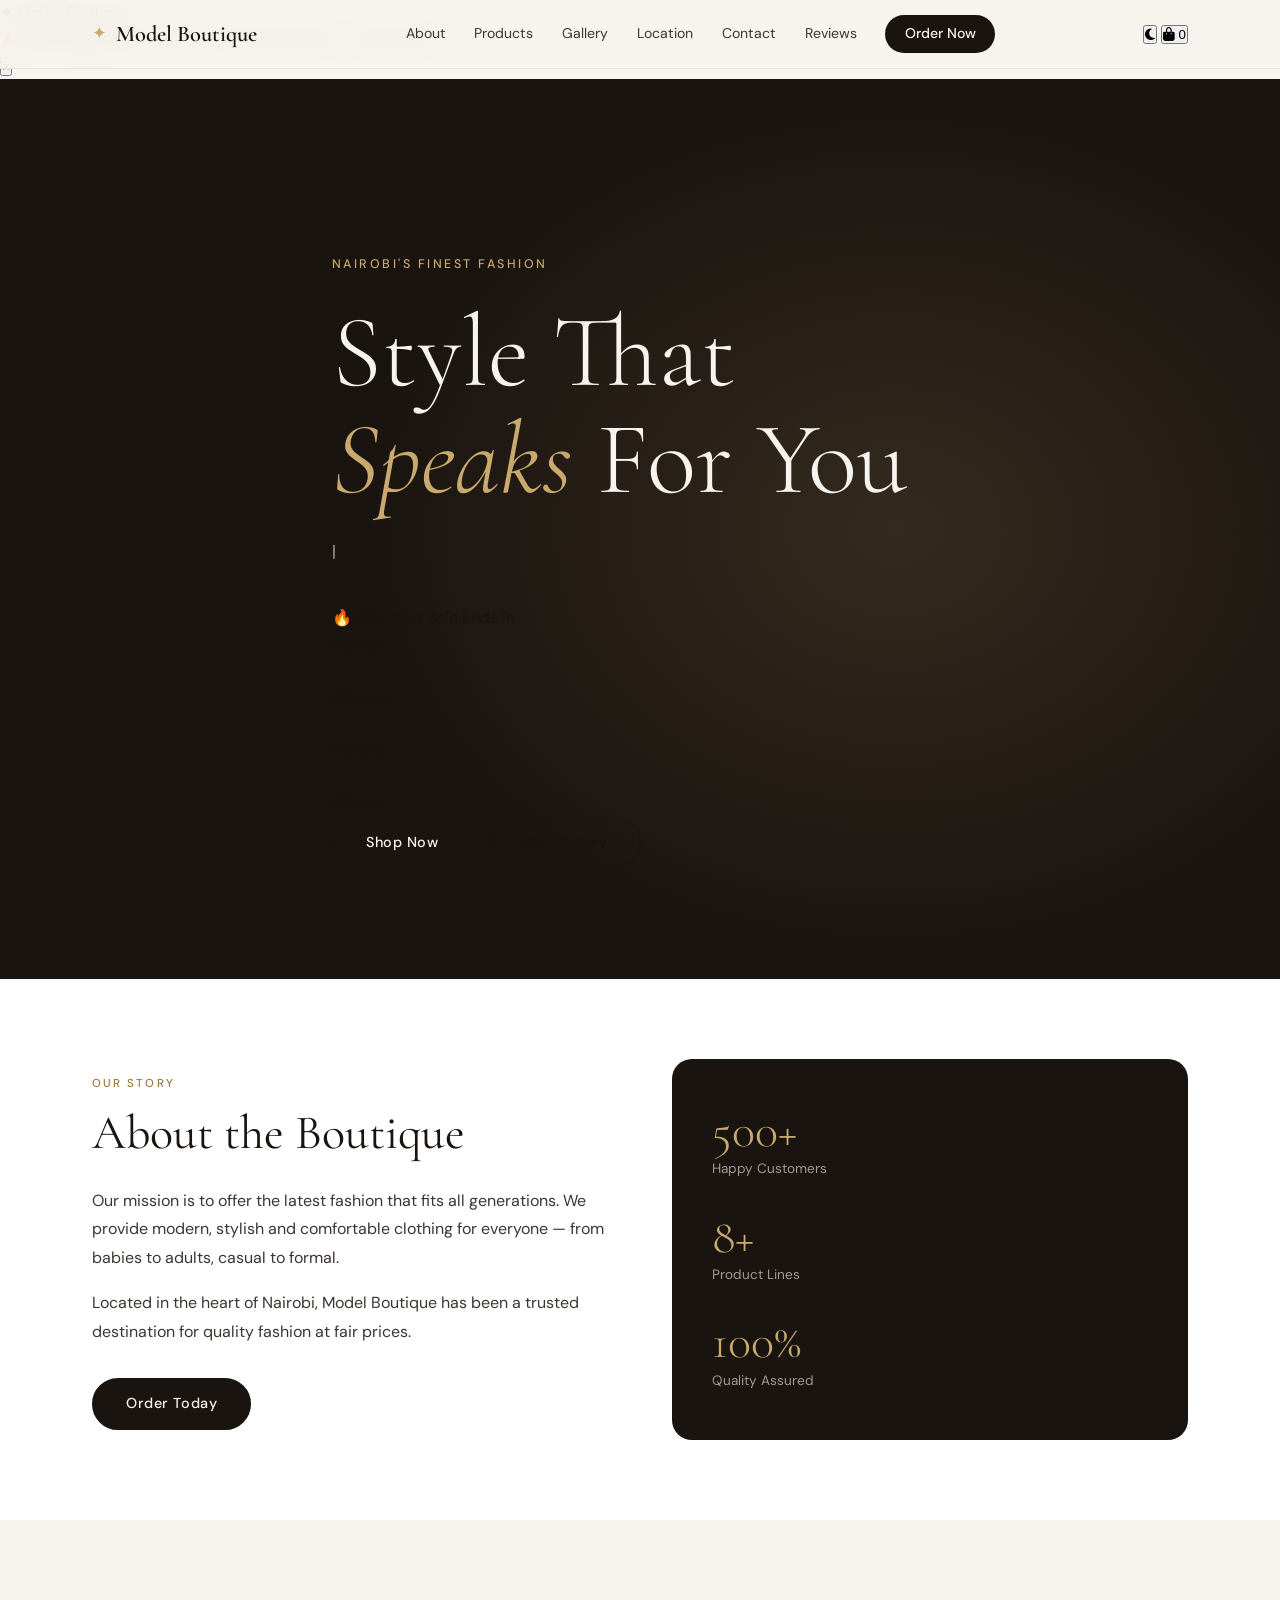
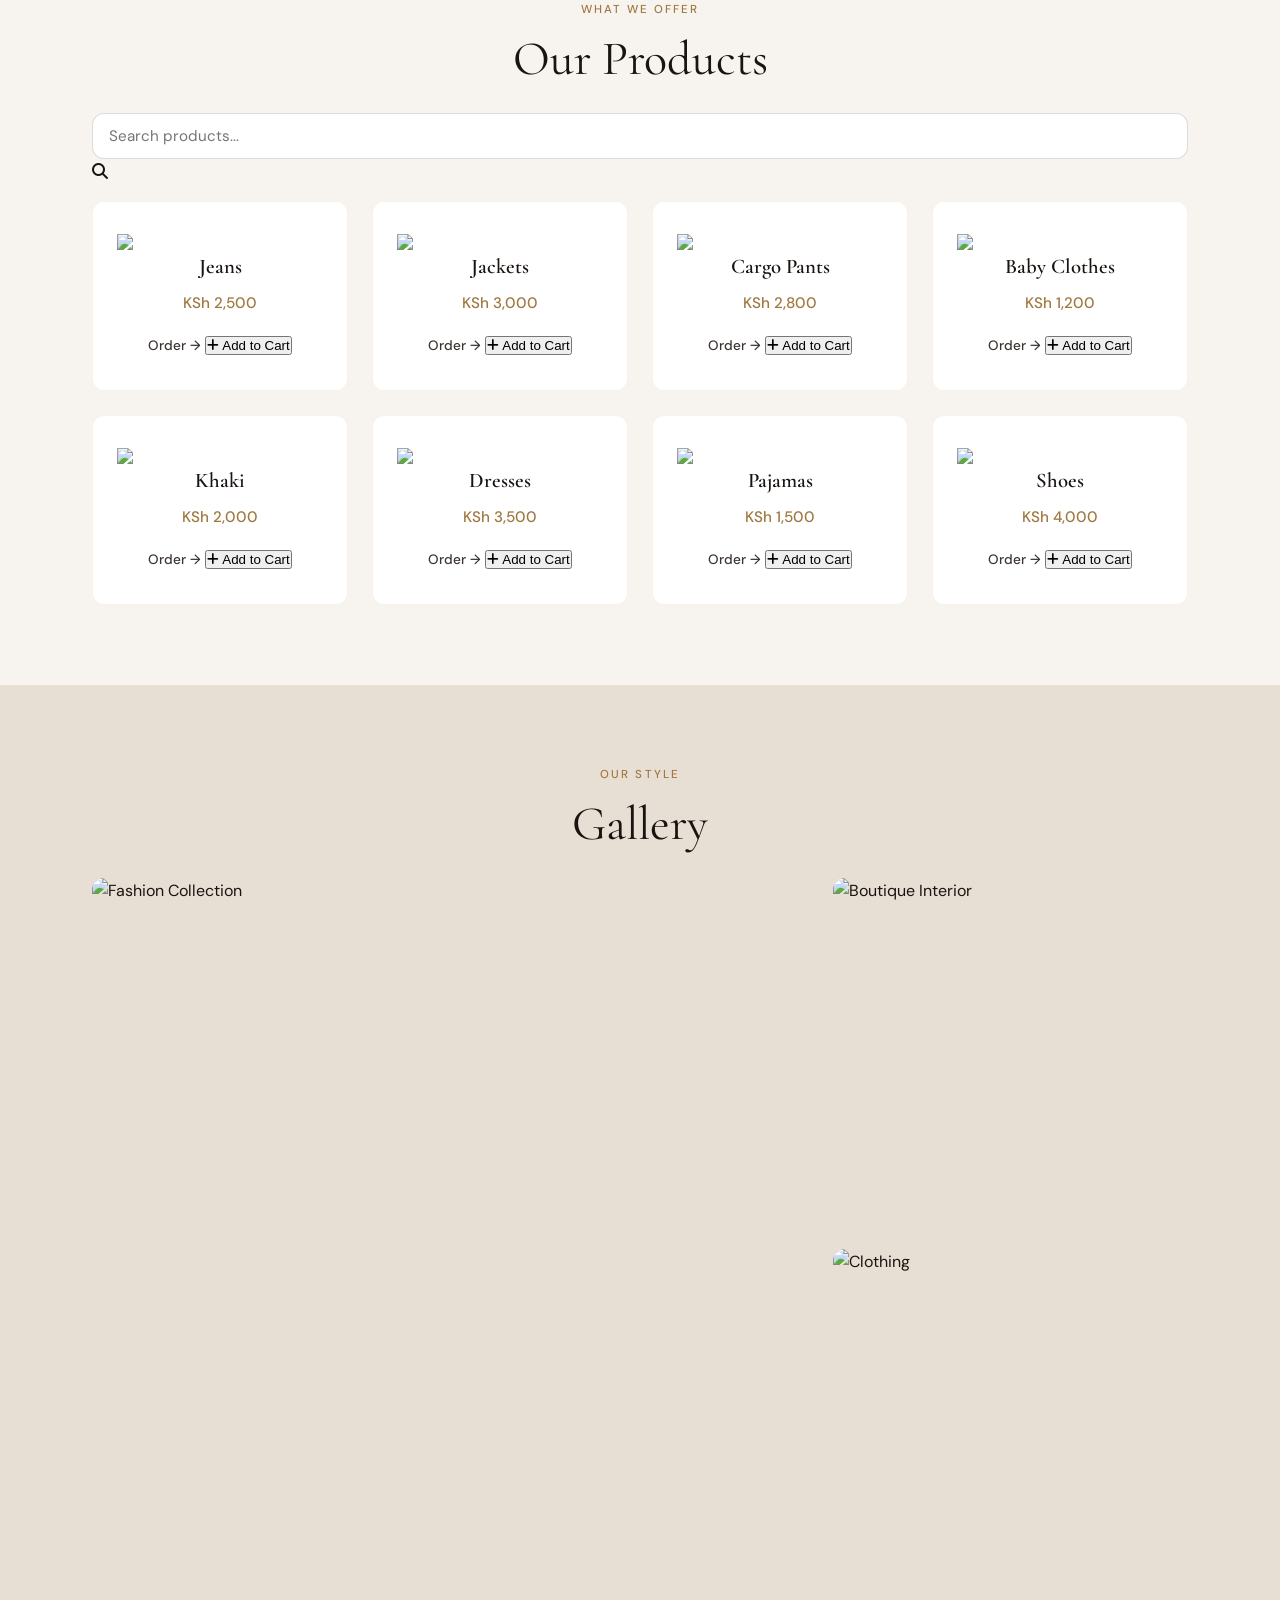
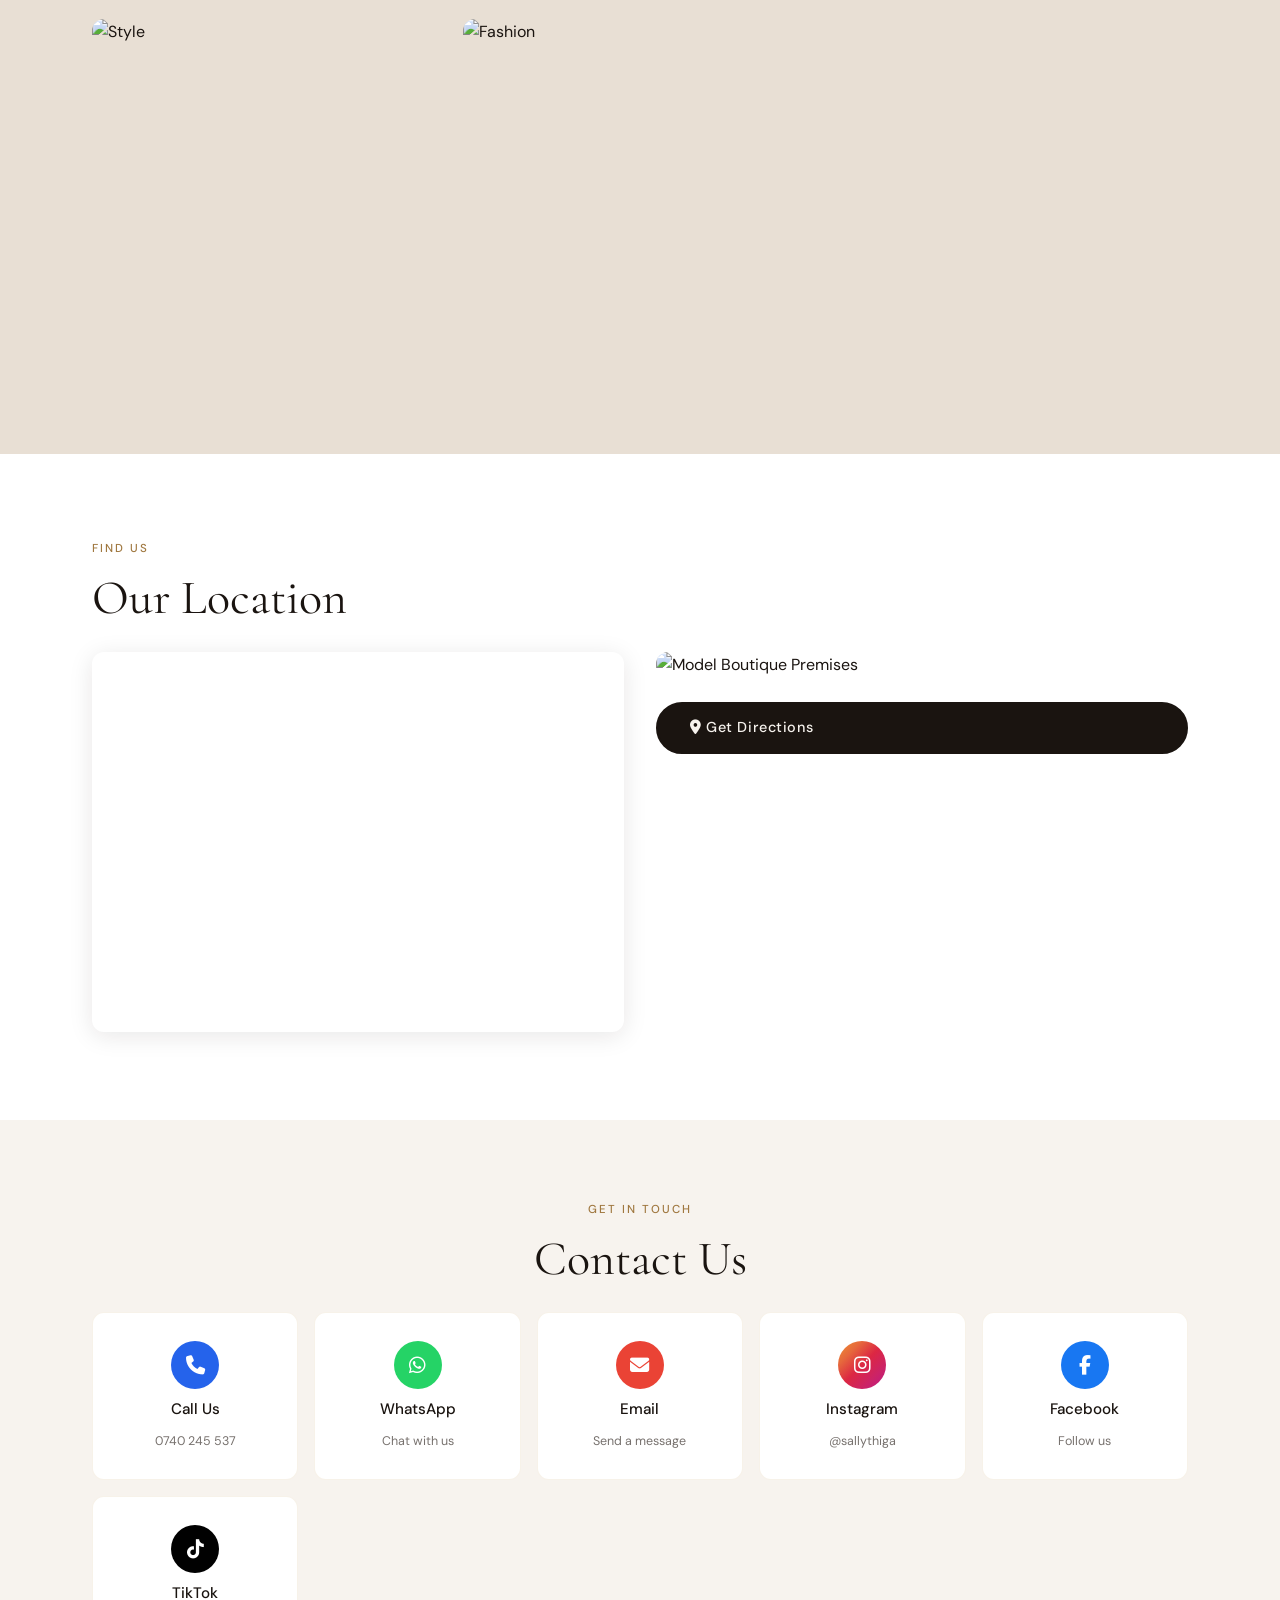
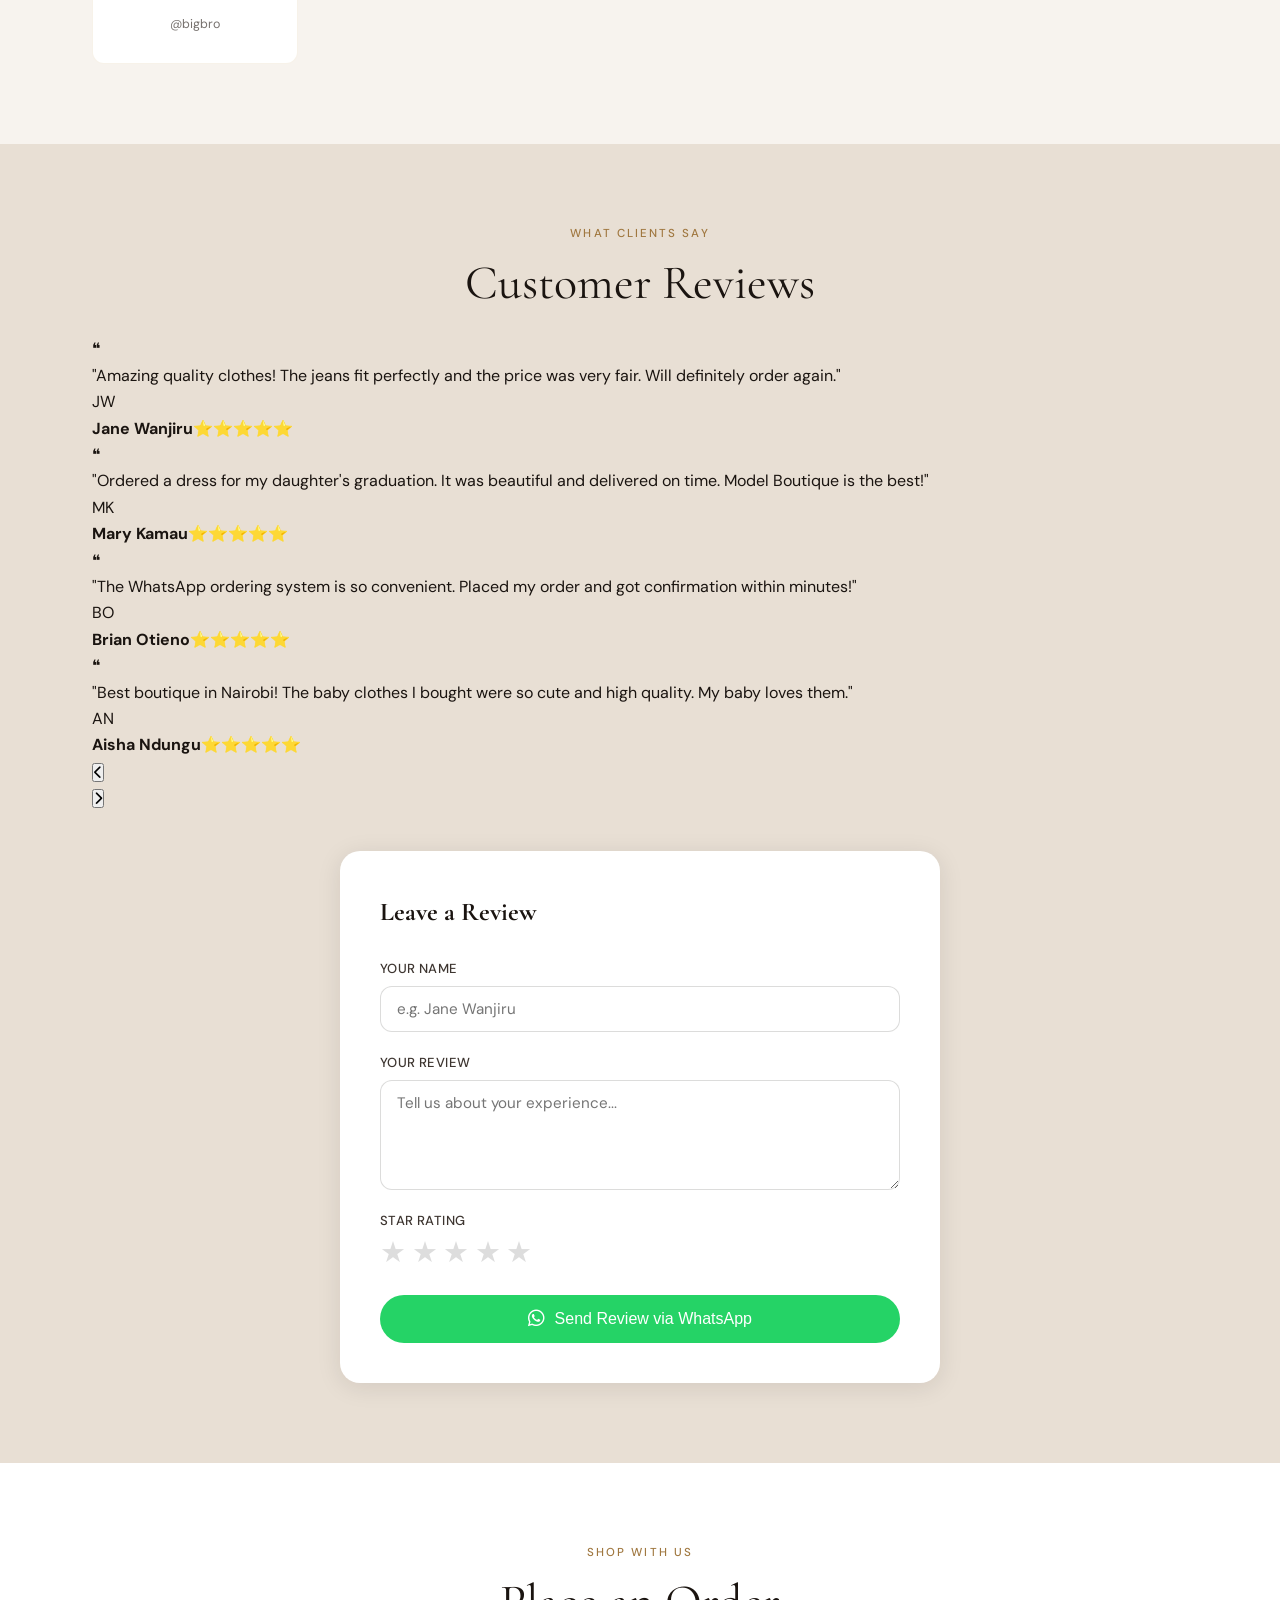
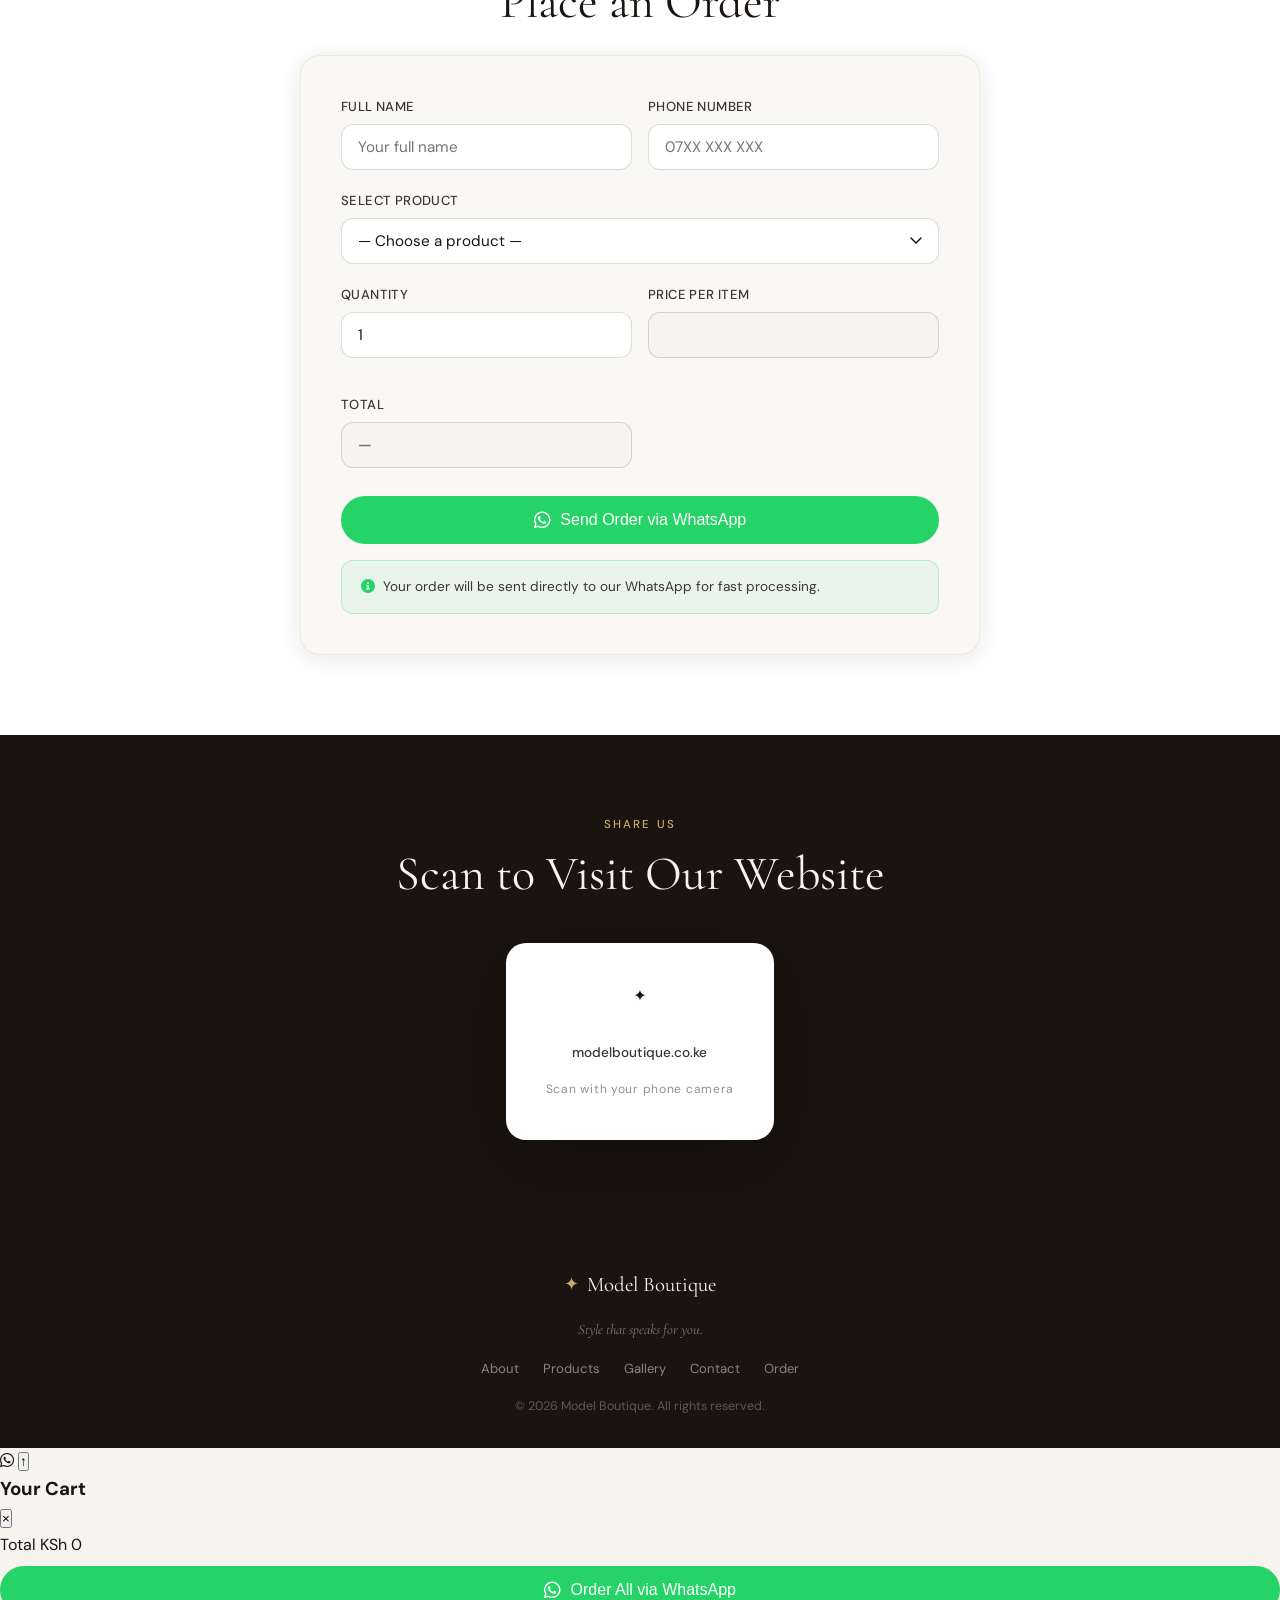
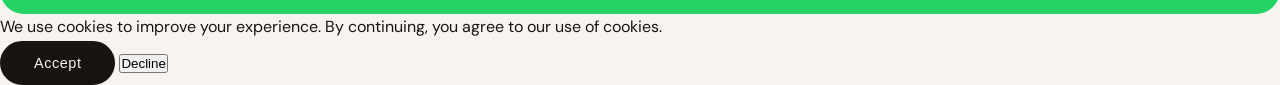
==== commit ac537a21: "Update index.html" ====
--- a/index.html
+++ b/index.html
@@ -148,7 +148,8 @@
           <button class="add-to-cart-btn"><i class="fas fa-plus"></i> Add to Cart</button>
         </div>
         <div class="product-card" data-price="2800">
-          <div class="product-icon">👕</div>
+          <img src=https://i.imgur.com/vEIHWtP.png>
+          
           <h3>Cargo Pants</h3>
           <p class="product-price">KSh 2,800</p>
           <a href="#order" class="product-order">Order →</a>
@@ -521,3 +522,6 @@
 
 
 
+
+
+
